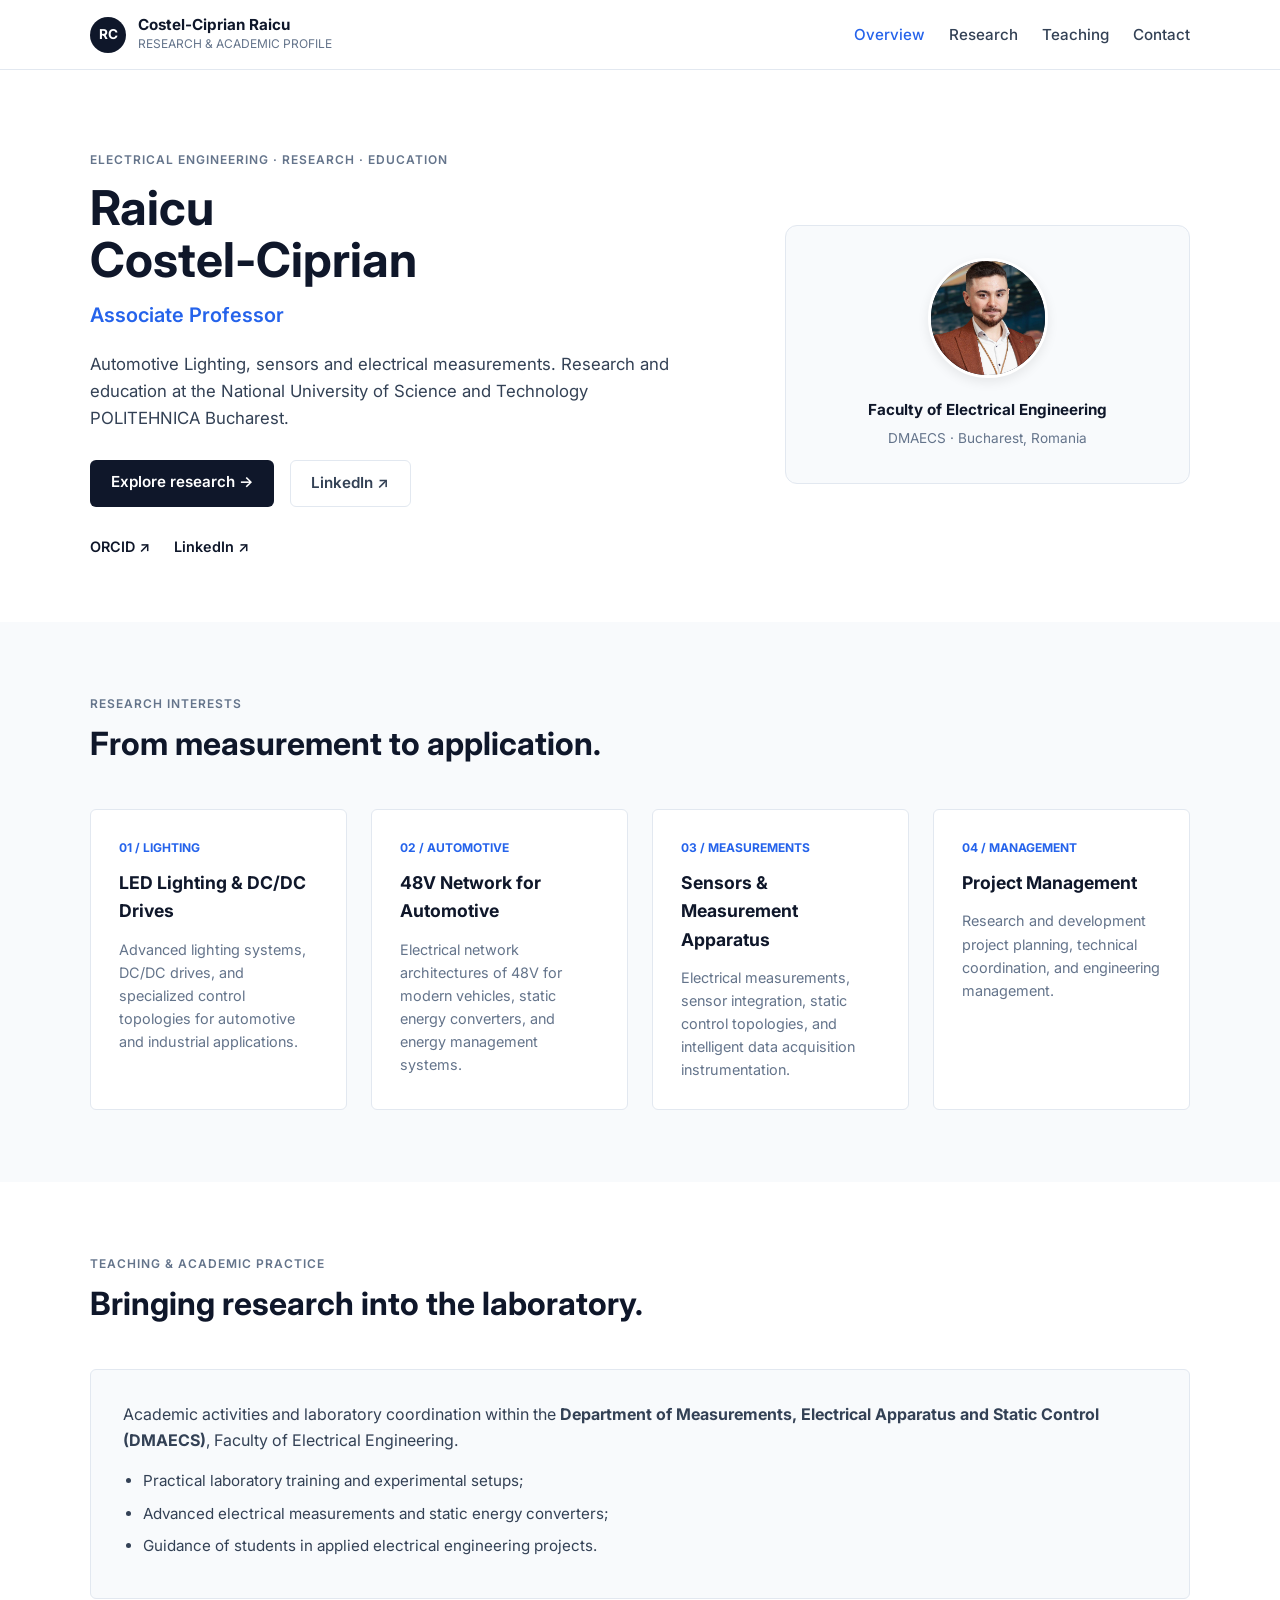
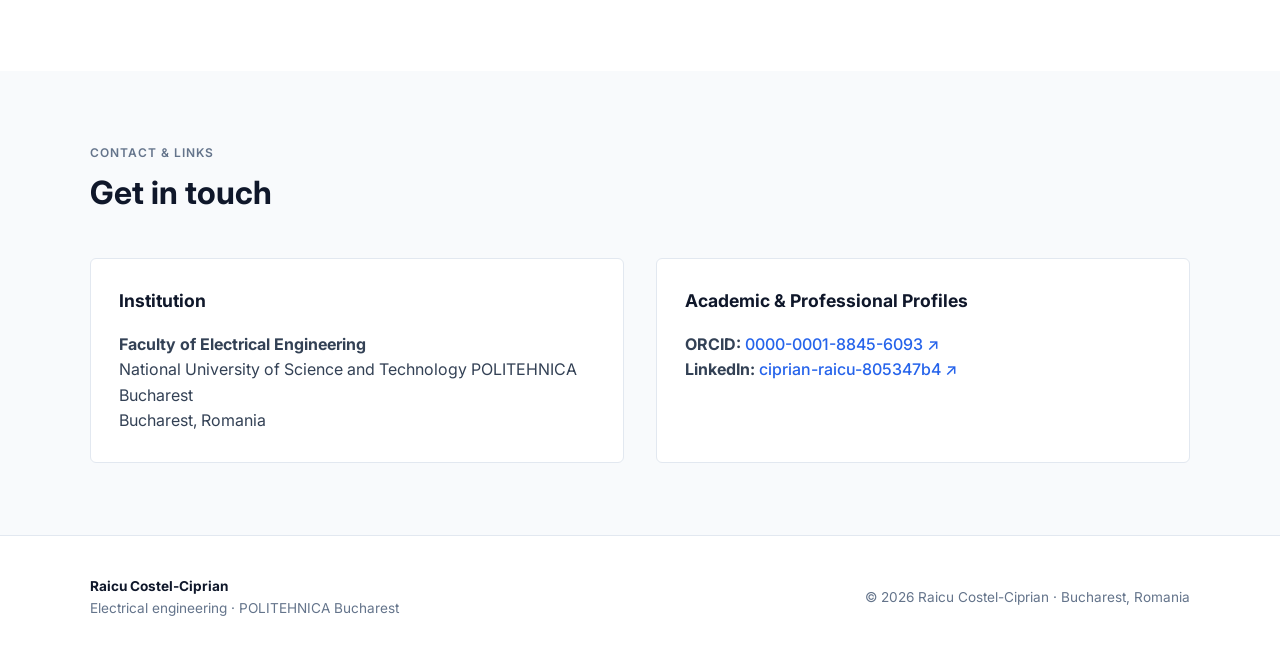
==== index.html @ 92e0eb75 "Update index.html" ====
<!DOCTYPE html>
<html lang="en">
<head>
    <meta charset="UTF-8">
    <meta name="viewport" content="width=device-width, initial-scale=1.0">
    <title>Costel-Ciprian Raicu | Academic & Research Profile</title>
    <meta name="description" content="Academic and research profile of Costel-Ciprian Raicu, National University of Science and Technology POLITEHNICA Bucharest.">
    <link rel="stylesheet" href="style.css">
    <link rel="preconnect" href="https://fonts.googleapis.com">
    <link rel="preconnect" href="https://fonts.gstatic.com" crossorigin>
    <link href="https://fonts.googleapis.com/css2?family=Inter:wght@300;400;500;600;700&display=swap" rel="stylesheet">
</head>
<body>

    <!-- Header & Navigation -->
    <header class="site-header">
        <div class="header-container">
            <a href="index.html" class="brand-logo">
                <span class="logo-avatar">RC</span>
                <span class="logo-text">
                    <strong>Costel-Ciprian Raicu</strong>
                    <small>RESEARCH & ACADEMIC PROFILE</small>
                </span>
            </a>
            <nav class="main-nav" aria-label="Main Navigation">
                <a href="#overview" class="active">Overview</a>
                <a href="#research">Research</a>
                <a href="#teaching">Teaching</a>
                <a href="#contact">Contact</a>
            </nav>
        </div>
    </header>

    <main id="main">

        <!-- Hero Section -->
        <section id="overview" class="hero-section">
            <div class="hero-container">
                <div class="hero-content">
                    <p class="hero-tag">Electrical engineering · Research · Education</p>
                    <h1 class="hero-title">Raicu<br>Costel-Ciprian</h1>
                    <p class="hero-subtitle">Associate Professor</p>
                    <p class="hero-description">
                        Automotive Lighting, sensors and electrical measurements. Research and education at the National University of Science and Technology POLITEHNICA Bucharest.
                    </p>
                    
                    <div class="hero-actions">
                        <a href="#research" class="btn btn-primary">Explore research &rarr;</a>
                        <a href="https://www.linkedin.com/in/ciprian-raicu-805347b4" target="_blank" class="btn btn-outline">LinkedIn ↗</a>
                    </div>

                    <div class="external-links">
                        <a href="https://orcid.org/0000-0001-8845-6093" target="_blank" rel="noopener">ORCID ↗</a>
                        <a href="https://www.linkedin.com/in/ciprian-raicu-805347b4" target="_blank" rel="noopener">LinkedIn ↗</a>
                    </div>
                </div>

                <div class="hero-profile-card">
                    <!-- Placeholder pentru poza ta de profil din LinkedIn sau imagine locală -->
                    <div class="profile-avatar-container">
                        <img src="assets/portrait.jpg" alt="Costel-Ciprian Raicu" onerror="this.style.display='none'; this.nextElementSibling.style.display='flex';">
                        <div class="profile-avatar-fallback" style="display:none;">RC</div>
                    </div>
                    <div class="profile-meta">
                        <strong>Faculty of Electrical Engineering</strong>
                        <span>DMAECS · Bucharest, Romania</span>
                    </div>
                </div>
            </div>
        </section>

        <!-- Research Interests -->
        <section id="research" class="section-padding light-bg">
            <div class="section-container">
                <div class="section-header">
                    <p class="section-tag">Research interests</p>
                    <h2>From measurement to application.</h2>
                </div>

                <div class="cards-grid">
                    <article class="card">
                        <span class="card-num">01 / LIGHTING</span>
                        <h3>LED Lighting &amp; DC/DC Drives</h3>
                        <p>Advanced lighting systems, DC/DC drives, and specialized control topologies for automotive and industrial applications.</p>
                    </article>

                    <article class="card">
                        <span class="card-num">02 / AUTOMOTIVE</span>
                        <h3>48V Network for Automotive</h3>
                        <p>Electrical network architectures of 48V for modern vehicles, static energy converters, and energy management systems.</p>
                    </article>

                    <article class="card">
                        <span class="card-num">03 / MEASUREMENTS</span>
                        <h3>Sensors &amp; Measurement Apparatus</h3>
                        <p>Electrical measurements, sensor integration, static control topologies, and intelligent data acquisition instrumentation.</p>
                    </article>

                    <article class="card">
                        <span class="card-num">04 / MANAGEMENT</span>
                        <h3>Project Management</h3>
                        <p>Research and development project planning, technical coordination, and engineering management.</p>
                    </article>
                </div>
            </div>
        </section>

        <!-- Teaching & Academic Practice -->
        <section id="teaching" class="section-padding">
            <div class="section-container">
                <div class="section-header">
                    <p class="section-tag">Teaching &amp; academic practice</p>
                    <h2>Bringing research into the laboratory.</h2>
                </div>
                <div class="teaching-box">
                    <p>
                        Academic activities and laboratory coordination within the <strong>Department of Measurements, Electrical Apparatus and Static Control (DMAECS)</strong>, Faculty of Electrical Engineering.
                    </p>
                    <ul>
                        <li>Practical laboratory training and experimental setups;</li>
                        <li>Advanced electrical measurements and static energy converters;</li>
                        <li>Guidance of students in applied electrical engineering projects.</li>
                    </ul>
                </div>
            </div>
        </section>

        <!-- Contact & Profiles -->
        <section id="contact" class="section-padding light-bg">
            <div class="section-container">
                <div class="section-header">
                    <p class="section-tag">Contact &amp; Links</p>
                    <h2>Get in touch</h2>
                </div>
                <div class="contact-grid">
                    <div class="contact-card">
                        <h3>Institution</h3>
                        <p><strong>Faculty of Electrical Engineering</strong></p>
                        <p>National University of Science and Technology POLITEHNICA Bucharest</p>
                        <p>Bucharest, Romania</p>
                    </div>
                    <div class="contact-card">
                        <h3>Academic &amp; Professional Profiles</h3>
                        <p><strong>ORCID:</strong> <a href="https://orcid.org/0000-0001-8845-6093" target="_blank" rel="noopener">0000-0001-8845-6093 ↗</a></p>
                        <p><strong>LinkedIn:</strong> <a href="https://www.linkedin.com/in/ciprian-raicu-805347b4" target="_blank" rel="noopener">ciprian-raicu-805347b4 ↗</a></p>
                    </div>
                </div>
            </div>
        </section>

    </main>

    <!-- Footer -->
    <footer class="site-footer">
        <div class="footer-container">
            <div>
                <strong>Raicu Costel-Ciprian</strong><br>
                Electrical engineering · POLITEHNICA Bucharest
            </div>
            <div class="footer-copy">
                &copy; 2026 Raicu Costel-Ciprian · Bucharest, Romania
            </div>
        </div>
    </footer>

</body>
</html>
---- style.css ----
:root {
    --primary: #0f172a;
    --primary-hover: #1e293b;
    --accent: #2563eb;
    --accent-hover: #1d4ed8;
    --text-main: #334155;
    --text-muted: #64748b;
    --bg-light: #f8fafc;
    --bg-white: #ffffff;
    --border-color: #e2e8f0;
    --radius-sm: 6px;
    --radius-md: 12px;
    --font-sans: 'Inter', -apple-system, BlinkMacSystemFont, "Segoe UI", Roboto, sans-serif;
}

* {
    box-sizing: border-box;
    margin: 0;
    padding: 0;
}

html {
    scroll-behavior: smooth;
}

body {
    font-family: var(--font-sans);
    line-height: 1.6;
    color: var(--text-main);
    background-color: var(--bg-white);
}

.site-header {
    position: sticky;
    top: 0;
    background: rgba(255, 255, 255, 0.95);
    backdrop-filter: blur(8px);
    border-bottom: 1px solid var(--border-color);
    z-index: 1000;
    padding: 1rem 2rem;
}

.header-container {
    max-width: 1100px;
    margin: 0 auto;
    display: flex;
    justify-content: space-between;
    align-items: center;
}

.brand-logo {
    display: flex;
    align-items: center;
    gap: 0.75rem;
    text-decoration: none;
    color: var(--primary);
}

.logo-avatar {
    width: 36px;
    height: 36px;
    background-color: var(--primary);
    color: #fff;
    border-radius: 50%;
    display: flex;
    align-items: center;
    justify-content: center;
    font-weight: 700;
    font-size: 0.85rem;
}

.logo-text {
    display: flex;
    flex-direction: column;
}

.logo-text strong {
    font-size: 0.95rem;
    line-height: 1.2;
}

.logo-text small {
    font-size: 0.75rem;
    color: var(--text-muted);
}

.main-nav {
    display: flex;
    gap: 1.5rem;
}

.main-nav a {
    text-decoration: none;
    color: var(--text-main);
    font-weight: 500;
    font-size: 0.95rem;
    transition: color 0.2s;
}

.main-nav a:hover, .main-nav a.active {
    color: var(--accent);
}

.hero-section {
    padding: 5rem 1.5rem 4rem 1.5rem;
}

.hero-container {
    max-width: 1100px;
    margin: 0 auto;
    display: grid;
    grid-template-columns: 1.6fr 1fr;
    gap: 3rem;
    align-items: center;
}

.hero-tag {
    text-transform: uppercase;
    letter-spacing: 1px;
    font-size: 0.75rem;
    font-weight: 600;
    color: var(--text-muted);
    margin-bottom: 0.75rem;
}

.hero-title {
    font-size: 3rem;
    font-weight: 700;
    color: var(--primary);
    line-height: 1.1;
    margin-bottom: 0.75rem;
}

.hero-subtitle {
    font-size: 1.25rem;
    font-weight: 600;
    color: var(--accent);
    margin-bottom: 1.25rem;
}

.hero-description {
    font-size: 1.05rem;
    color: var(--text-main);
    margin-bottom: 1.75rem;
    max-width: 600px;
}

.hero-actions {
    display: flex;
    gap: 1rem;
    margin-bottom: 1.75rem;
}

.btn {
    display: inline-block;
    padding: 0.65rem 1.3rem;
    border-radius: var(--radius-sm);
    font-weight: 600;
    font-size: 0.95rem;
    text-decoration: none;
    transition: all 0.2s ease;
}

.btn-primary {
    background-color: var(--primary);
    color: #ffffff;
}

.btn-primary:hover {
    background-color: var(--primary-hover);
}

.btn-outline {
    border: 1px solid var(--border-color);
    color: var(--text-main);
    background-color: var(--bg-white);
}

.btn-outline:hover {
    background-color: var(--bg-light);
    border-color: #cbd5e1;
}

.external-links {
    display: flex;
    gap: 1.5rem;
}

.external-links a {
    color: var(--primary);
    text-decoration: none;
    font-weight: 600;
    font-size: 0.9rem;
}

.external-links a:hover {
    color: var(--accent);
    text-decoration: underline;
}

/* Profile Photo Container */
.hero-profile-card {
    background: var(--bg-light);
    border: 1px solid var(--border-color);
    border-radius: var(--radius-md);
    padding: 2rem 1.5rem;
    text-align: center;
    display: flex;
    flex-direction: column;
    align-items: center;
}

.profile-avatar-container {
    width: 120px;
    height: 120px;
    border-radius: 50%;
    overflow: hidden;
    margin-bottom: 1.25rem;
    border: 3px solid #ffffff;
    box-shadow: 0 4px 12px rgba(0,0,0,0.08);
    background-color: var(--primary);
}

.profile-avatar-container img {
    width: 100%;
    height: 100%;
    object-fit: cover;
}

.profile-avatar-fallback {
    width: 100%;
    height: 100%;
    display: flex;
    align-items: center;
    justify-content: center;
    color: #fff;
    font-size: 2.5rem;
    font-weight: 700;
}

.profile-meta strong {
    display: block;
    color: var(--primary);
    font-size: 0.95rem;
    margin-bottom: 0.2rem;
}

.profile-meta span {
    color: var(--text-muted);
    font-size: 0.85rem;
}

.section-padding {
    padding: 4.5rem 1.5rem;
}

.light-bg {
    background-color: var(--bg-light);
}

.section-container {
    max-width: 1100px;
    margin: 0 auto;
}

.section-header {
    margin-bottom: 2.5rem;
}

.section-tag {
    text-transform: uppercase;
    font-size: 0.75rem;
    letter-spacing: 1px;
    font-weight: 600;
    color: var(--text-muted);
    margin-bottom: 0.3rem;
}

.section-header h2 {
    font-size: 2rem;
    color: var(--primary);
}

.cards-grid {
    display: grid;
    grid-template-columns: repeat(auto-fit, minmax(240px, 1fr));
    gap: 1.5rem;
}

.card {
    background: var(--bg-white);
    border: 1px solid var(--border-color);
    border-radius: var(--radius-sm);
    padding: 1.75rem;
    transition: transform 0.2s, box-shadow 0.2s;
}

.card:hover {
    transform: translateY(-2px);
    box-shadow: 0 8px 16px rgba(0,0,0,0.04);
}

.card-num {
    font-size: 0.75rem;
    font-weight: 700;
    color: var(--accent);
    display: block;
    margin-bottom: 0.75rem;
}

.card h3 {
    font-size: 1.1rem;
    color: var(--primary);
    margin-bottom: 0.75rem;
}

.card p {
    font-size: 0.9rem;
    color: var(--text-muted);
}

.teaching-box {
    background: var(--bg-light);
    border: 1px solid var(--border-color);
    border-radius: var(--radius-sm);
    padding: 2rem;
}

.teaching-box ul {
    margin-top: 1rem;
    margin-left: 1.25rem;
    color: var(--text-main);
}

.teaching-box li {
    margin-bottom: 0.5rem;
    font-size: 0.95rem;
}

.contact-grid {
    display: grid;
    grid-template-columns: repeat(auto-fit, minmax(300px, 1fr));
    gap: 2rem;
}

.contact-card {
    background: var(--bg-white);
    border: 1px solid var(--border-color);
    border-radius: var(--radius-sm);
    padding: 1.75rem;
}

.contact-card h3 {
    color: var(--primary);
    margin-bottom: 1rem;
    font-size: 1.1rem;
}

.contact-card a {
    color: var(--accent);
    text-decoration: none;
    font-weight: 500;
}

.contact-card a:hover {
    text-decoration: underline;
}

.site-footer {
    border-top: 1px solid var(--border-color);
    padding: 2.5rem 1.5rem;
    background-color: var(--bg-white);
    font-size: 0.85rem;
    color: var(--text-muted);
}

.footer-container {
    max-width: 1100px;
    margin: 0 auto;
    display: flex;
    justify-content: space-between;
    align-items: center;
    flex-wrap: wrap;
    gap: 1rem;
}

.footer-container strong {
    color: var(--primary);
}

@media (max-width: 768px) {
    .hero-container {
        grid-template-columns: 1fr;
    }
    .header-container {
        flex-direction: column;
        gap: 1rem;
    }
    .hero-title {
        font-size: 2.2rem;
    }
    .footer-container {
        flex-direction: column;
        text-align: center;
    }
}
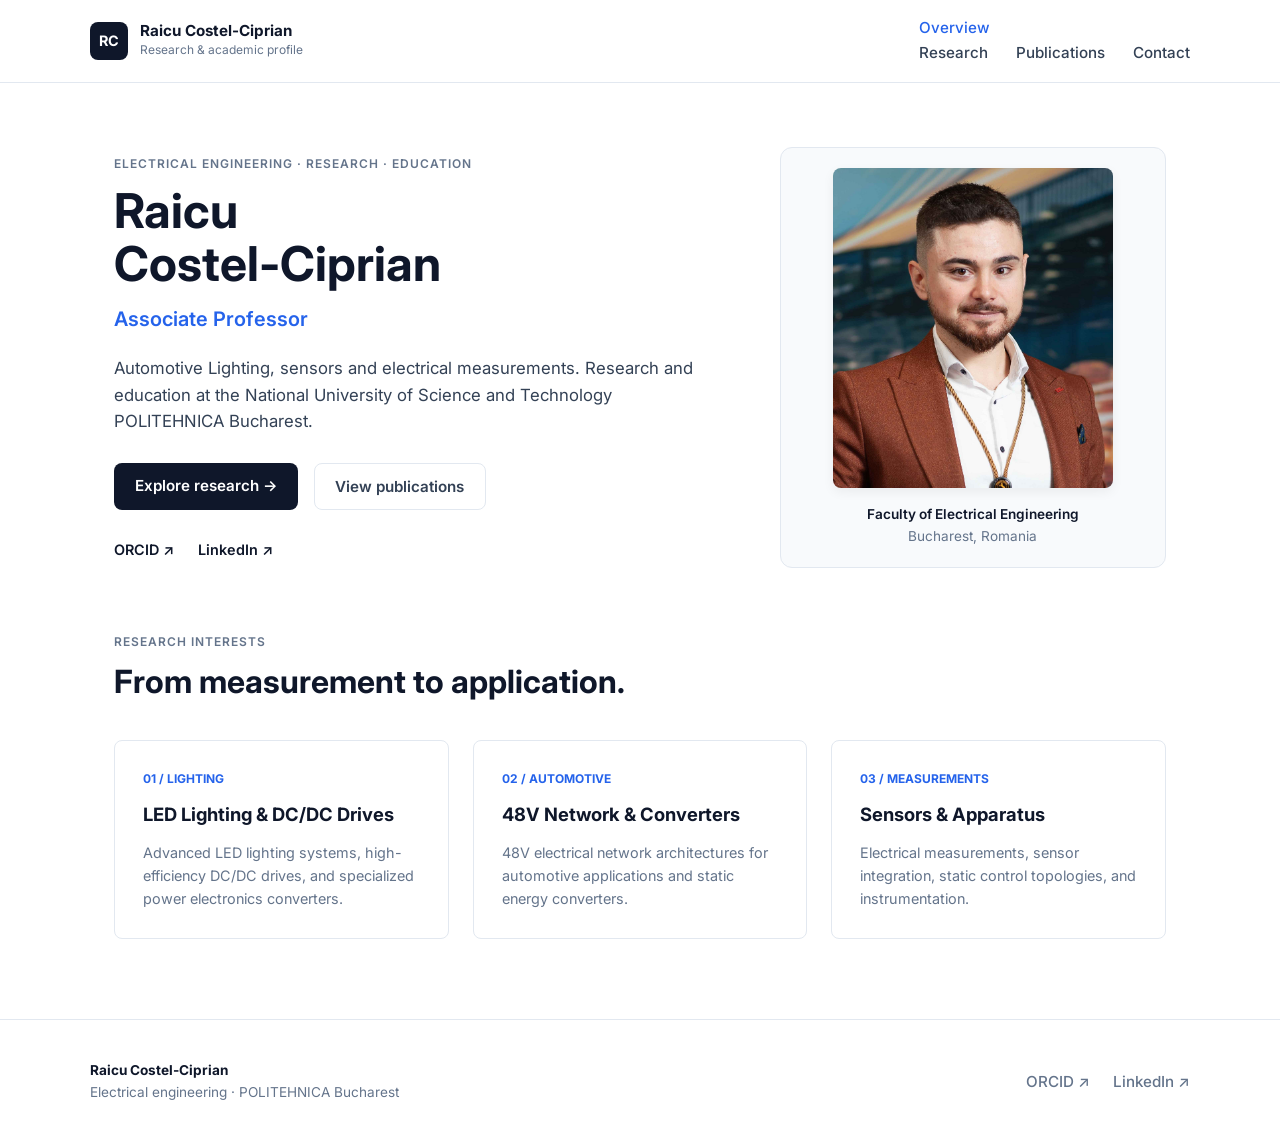
==== commit 0a01f264: "Update index.html" ====
--- a/index.html
+++ b/index.html
@@ -3,8 +3,7 @@
 <head>
     <meta charset="UTF-8">
     <meta name="viewport" content="width=device-width, initial-scale=1.0">
-    <title>Costel-Ciprian Raicu | Academic & Research Profile</title>
-    <meta name="description" content="Academic and research profile of Costel-Ciprian Raicu, National University of Science and Technology POLITEHNICA Bucharest.">
+    <title>Raicu Costel-Ciprian | Academic & Research Profile</title>
     <link rel="stylesheet" href="style.css">
     <link rel="preconnect" href="https://fonts.googleapis.com">
     <link rel="preconnect" href="https://fonts.gstatic.com" crossorigin>
@@ -12,154 +11,89 @@
 </head>
 <body>
 
-    <!-- Header & Navigation -->
-    <header class="site-header">
-        <div class="header-container">
-            <a href="index.html" class="brand-logo">
-                <span class="logo-avatar">RC</span>
-                <span class="logo-text">
-                    <strong>Costel-Ciprian Raicu</strong>
-                    <small>RESEARCH & ACADEMIC PROFILE</small>
-                </span>
+    <header>
+        <div>
+            <a href="index.html">
+                <div class="logo-avatar">RC</div>
+                <div class="logo-text">
+                    <strong>Raicu Costel-Ciprian</strong>
+                    <small>Research &amp; academic profile</small>
+                </div>
             </a>
-            <nav class="main-nav" aria-label="Main Navigation">
-                <a href="#overview" class="active">Overview</a>
-                <a href="#research">Research</a>
-                <a href="#teaching">Teaching</a>
-                <a href="#contact">Contact</a>
+            <nav aria-label="Main navigation">
+                <a aria-current="page" href="index.html">Overview</a>
+                <a href="research.html">Research</a>
+                <a href="publications.html">Publications</a>
+                <a href="contact.html">Contact</a>
             </nav>
         </div>
     </header>
 
-    <main id="main">
-
-        <!-- Hero Section -->
-        <section id="overview" class="hero-section">
-            <div class="hero-container">
-                <div class="hero-content">
-                    <p class="hero-tag">Electrical engineering · Research · Education</p>
-                    <h1 class="hero-title">Raicu<br>Costel-Ciprian</h1>
-                    <p class="hero-subtitle">Associate Professor</p>
-                    <p class="hero-description">
-                        Automotive Lighting, sensors and electrical measurements. Research and education at the National University of Science and Technology POLITEHNICA Bucharest.
-                    </p>
-                    
-                    <div class="hero-actions">
-                        <a href="#research" class="btn btn-primary">Explore research &rarr;</a>
-                        <a href="https://www.linkedin.com/in/ciprian-raicu-805347b4" target="_blank" class="btn btn-outline">LinkedIn ↗</a>
-                    </div>
-
-                    <div class="external-links">
-                        <a href="https://orcid.org/0000-0001-8845-6093" target="_blank" rel="noopener">ORCID ↗</a>
-                        <a href="https://www.linkedin.com/in/ciprian-raicu-805347b4" target="_blank" rel="noopener">LinkedIn ↗</a>
-                    </div>
+    <main>
+        <section class="hero">
+            <div>
+                <p class="hero-tag">Electrical engineering · Research · Education</p>
+                <h1>Raicu<br>Costel-Ciprian</h1>
+                <p class="hero-subtitle">Associate Professor</p>
+                <p class="hero-desc">
+                    Automotive Lighting, sensors and electrical measurements. Research and education at the National University of Science and Technology POLITEHNICA Bucharest.
+                </p>
+                <div class="btn-group">
+                    <a href="research.html" class="btn btn-primary">Explore research →</a>
+                    <a href="publications.html" class="btn btn-secondary">View publications</a>
                 </div>
-
-                <div class="hero-profile-card">
-                    <!-- Placeholder pentru poza ta de profil din LinkedIn sau imagine locală -->
-                    <div class="profile-avatar-container">
-                        <img src="assets/portrait.jpg" alt="Costel-Ciprian Raicu" onerror="this.style.display='none'; this.nextElementSibling.style.display='flex';">
-                        <div class="profile-avatar-fallback" style="display:none;">RC</div>
-                    </div>
-                    <div class="profile-meta">
-                        <strong>Faculty of Electrical Engineering</strong>
-                        <span>DMAECS · Bucharest, Romania</span>
-                    </div>
+                <div class="external-links">
+                    <a href="https://orcid.org/0000-0001-8845-6093" target="_blank" rel="noopener">ORCID ↗</a>
+                    <a href="https://www.linkedin.com/in/ciprian-raicu-805347b4" target="_blank" rel="noopener">LinkedIn ↗</a>
                 </div>
+            </div>
+            <div>
+                <figure>
+                    <!-- Pune fotografia ta in folderul assets sub numele portrait.jpg -->
+                    <img src="assets/portrait.jpg" alt="Raicu Costel-Ciprian" onerror="this.style.display='none'">
+                    <figcaption>
+                        <span>Faculty of Electrical Engineering</span>
+                        <span>Bucharest, Romania</span>
+                    </figcaption>
+                </figure>
             </div>
         </section>
 
-        <!-- Research Interests -->
-        <section id="research" class="section-padding light-bg">
-            <div class="section-container">
-                <div class="section-header">
-                    <p class="section-tag">Research interests</p>
-                    <h2>From measurement to application.</h2>
-                </div>
-
-                <div class="cards-grid">
-                    <article class="card">
-                        <span class="card-num">01 / LIGHTING</span>
-                        <h3>LED Lighting &amp; DC/DC Drives</h3>
-                        <p>Advanced lighting systems, DC/DC drives, and specialized control topologies for automotive and industrial applications.</p>
-                    </article>
-
-                    <article class="card">
-                        <span class="card-num">02 / AUTOMOTIVE</span>
-                        <h3>48V Network for Automotive</h3>
-                        <p>Electrical network architectures of 48V for modern vehicles, static energy converters, and energy management systems.</p>
-                    </article>
-
-                    <article class="card">
-                        <span class="card-num">03 / MEASUREMENTS</span>
-                        <h3>Sensors &amp; Measurement Apparatus</h3>
-                        <p>Electrical measurements, sensor integration, static control topologies, and intelligent data acquisition instrumentation.</p>
-                    </article>
-
-                    <article class="card">
-                        <span class="card-num">04 / MANAGEMENT</span>
-                        <h3>Project Management</h3>
-                        <p>Research and development project planning, technical coordination, and engineering management.</p>
-                    </article>
-                </div>
+        <section class="section">
+            <div>
+                <p class="section-tag">Research interests</p>
+                <h2 class="section-title">From measurement to application.</h2>
+            </div>
+            <div class="grid-3">
+                <article class="card">
+                    <span>01 / LIGHTING</span>
+                    <h3>LED Lighting &amp; DC/DC Drives</h3>
+                    <p>Advanced LED lighting systems, high-efficiency DC/DC drives, and specialized power electronics converters.</p>
+                </article>
+                <article class="card">
+                    <span>02 / AUTOMOTIVE</span>
+                    <h3>48V Network &amp; Converters</h3>
+                    <p>48V electrical network architectures for automotive applications and static energy converters.</p>
+                </article>
+                <article class="card">
+                    <span>03 / MEASUREMENTS</span>
+                    <h3>Sensors &amp; Apparatus</h3>
+                    <p>Electrical measurements, sensor integration, static control topologies, and instrumentation.</p>
+                </article>
             </div>
         </section>
-
-        <!-- Teaching & Academic Practice -->
-        <section id="teaching" class="section-padding">
-            <div class="section-container">
-                <div class="section-header">
-                    <p class="section-tag">Teaching &amp; academic practice</p>
-                    <h2>Bringing research into the laboratory.</h2>
-                </div>
-                <div class="teaching-box">
-                    <p>
-                        Academic activities and laboratory coordination within the <strong>Department of Measurements, Electrical Apparatus and Static Control (DMAECS)</strong>, Faculty of Electrical Engineering.
-                    </p>
-                    <ul>
-                        <li>Practical laboratory training and experimental setups;</li>
-                        <li>Advanced electrical measurements and static energy converters;</li>
-                        <li>Guidance of students in applied electrical engineering projects.</li>
-                    </ul>
-                </div>
-            </div>
-        </section>
-
-        <!-- Contact & Profiles -->
-        <section id="contact" class="section-padding light-bg">
-            <div class="section-container">
-                <div class="section-header">
-                    <p class="section-tag">Contact &amp; Links</p>
-                    <h2>Get in touch</h2>
-                </div>
-                <div class="contact-grid">
-                    <div class="contact-card">
-                        <h3>Institution</h3>
-                        <p><strong>Faculty of Electrical Engineering</strong></p>
-                        <p>National University of Science and Technology POLITEHNICA Bucharest</p>
-                        <p>Bucharest, Romania</p>
-                    </div>
-                    <div class="contact-card">
-                        <h3>Academic &amp; Professional Profiles</h3>
-                        <p><strong>ORCID:</strong> <a href="https://orcid.org/0000-0001-8845-6093" target="_blank" rel="noopener">0000-0001-8845-6093 ↗</a></p>
-                        <p><strong>LinkedIn:</strong> <a href="https://www.linkedin.com/in/ciprian-raicu-805347b4" target="_blank" rel="noopener">ciprian-raicu-805347b4 ↗</a></p>
-                    </div>
-                </div>
-            </div>
-        </section>
-
     </main>
 
-    <!-- Footer -->
-    <footer class="site-footer">
-        <div class="footer-container">
+    <footer>
+        <div>
             <div>
                 <strong>Raicu Costel-Ciprian</strong><br>
                 Electrical engineering · POLITEHNICA Bucharest
             </div>
-            <div class="footer-copy">
-                &copy; 2026 Raicu Costel-Ciprian · Bucharest, Romania
-            </div>
+            <nav>
+                <a href="https://orcid.org/0000-0001-8845-6093" target="_blank">ORCID ↗</a>
+                <a href="https://www.linkedin.com/in/ciprian-raicu-805347b4" target="_blank">LinkedIn ↗</a>
+            </nav>
         </div>
     </footer>
 
--- a/style.css
+++ b/style.css
@@ -8,7 +8,7 @@
     --bg-light: #f8fafc;
     --bg-white: #ffffff;
     --border-color: #e2e8f0;
-    --radius-sm: 6px;
+    --radius-sm: 8px;
     --radius-md: 12px;
     --font-sans: 'Inter', -apple-system, BlinkMacSystemFont, "Segoe UI", Roboto, sans-serif;
 }
@@ -30,17 +30,18 @@
     background-color: var(--bg-white);
 }
 
-.site-header {
+/* Header & Navigatie */
+header {
+    border-bottom: 1px solid var(--border-color);
+    padding: 1rem 2rem;
+    background: rgba(255, 255, 255, 0.95);
+    backdrop-filter: blur(8px);
     position: sticky;
     top: 0;
-    background: rgba(255, 255, 255, 0.95);
-    backdrop-filter: blur(8px);
-    border-bottom: 1px solid var(--border-color);
     z-index: 1000;
-    padding: 1rem 2rem;
-}
-
-.header-container {
+}
+
+header > div {
     max-width: 1100px;
     margin: 0 auto;
     display: flex;
@@ -48,7 +49,7 @@
     align-items: center;
 }
 
-.brand-logo {
+header a:first-child {
     display: flex;
     align-items: center;
     gap: 0.75rem;
@@ -56,17 +57,18 @@
     color: var(--primary);
 }
 
+/* Logo patrat cu colturi rotunjite (exact ca in exemplu) */
 .logo-avatar {
-    width: 36px;
-    height: 36px;
+    width: 38px;
+    height: 38px;
     background-color: var(--primary);
     color: #fff;
-    border-radius: 50%;
+    border-radius: 8px;
     display: flex;
     align-items: center;
     justify-content: center;
     font-weight: 700;
-    font-size: 0.85rem;
+    font-size: 0.9rem;
 }
 
 .logo-text {
@@ -77,6 +79,7 @@
 .logo-text strong {
     font-size: 0.95rem;
     line-height: 1.2;
+    color: var(--primary);
 }
 
 .logo-text small {
@@ -84,12 +87,8 @@
     color: var(--text-muted);
 }
 
-.main-nav {
-    display: flex;
-    gap: 1.5rem;
-}
-
-.main-nav a {
+nav a {
+    margin-left: 1.5rem;
     text-decoration: none;
     color: var(--text-main);
     font-weight: 500;
@@ -97,17 +96,15 @@
     transition: color 0.2s;
 }
 
-.main-nav a:hover, .main-nav a.active {
-    color: var(--accent);
-}
-
-.hero-section {
-    padding: 5rem 1.5rem 4rem 1.5rem;
-}
-
-.hero-container {
+nav a:hover, nav a[aria-current="page"] {
+    color: var(--accent);
+}
+
+/* Hero Section */
+.hero {
     max-width: 1100px;
-    margin: 0 auto;
+    margin: 4rem auto;
+    padding: 0 1.5rem;
     display: grid;
     grid-template-columns: 1.6fr 1fr;
     gap: 3rem;
@@ -123,7 +120,7 @@
     margin-bottom: 0.75rem;
 }
 
-.hero-title {
+h1 {
     font-size: 3rem;
     font-weight: 700;
     color: var(--primary);
@@ -138,14 +135,14 @@
     margin-bottom: 1.25rem;
 }
 
-.hero-description {
+.hero-desc {
     font-size: 1.05rem;
     color: var(--text-main);
     margin-bottom: 1.75rem;
     max-width: 600px;
 }
 
-.hero-actions {
+.btn-group {
     display: flex;
     gap: 1rem;
     margin-bottom: 1.75rem;
@@ -170,13 +167,13 @@
     background-color: var(--primary-hover);
 }
 
-.btn-outline {
+.btn-secondary {
     border: 1px solid var(--border-color);
     color: var(--text-main);
     background-color: var(--bg-white);
 }
 
-.btn-outline:hover {
+.btn-secondary:hover {
     background-color: var(--bg-light);
     border-color: #cbd5e1;
 }
@@ -198,73 +195,52 @@
     text-decoration: underline;
 }
 
-/* Profile Photo Container */
-.hero-profile-card {
+/* Poza de profil dreptunghiulara/verticala (exact ca in exemplu) */
+figure {
     background: var(--bg-light);
     border: 1px solid var(--border-color);
     border-radius: var(--radius-md);
-    padding: 2rem 1.5rem;
+    padding: 1.25rem;
     text-align: center;
-    display: flex;
-    flex-direction: column;
-    align-items: center;
-}
-
-.profile-avatar-container {
-    width: 120px;
-    height: 120px;
-    border-radius: 50%;
-    overflow: hidden;
-    margin-bottom: 1.25rem;
-    border: 3px solid #ffffff;
-    box-shadow: 0 4px 12px rgba(0,0,0,0.08);
-    background-color: var(--primary);
-}
-
-.profile-avatar-container img {
+    margin: 0;
+}
+
+figure img {
     width: 100%;
-    height: 100%;
+    max-width: 280px;
+    height: 320px;
     object-fit: cover;
-}
-
-.profile-avatar-fallback {
-    width: 100%;
-    height: 100%;
-    display: flex;
-    align-items: center;
-    justify-content: center;
-    color: #fff;
-    font-size: 2.5rem;
-    font-weight: 700;
-}
-
-.profile-meta strong {
+    border-radius: 8px;
     display: block;
-    color: var(--primary);
-    font-size: 0.95rem;
-    margin-bottom: 0.2rem;
-}
-
-.profile-meta span {
-    color: var(--text-muted);
+    margin: 0 auto 1rem auto;
+    box-shadow: 0 4px 12px rgba(0,0,0,0.06);
+}
+
+figcaption {
     font-size: 0.85rem;
-}
-
-.section-padding {
-    padding: 4.5rem 1.5rem;
-}
-
-.light-bg {
-    background-color: var(--bg-light);
-}
-
-.section-container {
+    color: var(--text-muted);
+}
+
+figcaption span {
+    display: block;
+}
+
+figcaption span:first-child {
+    font-weight: 600;
+    color: var(--primary);
+}
+
+/* Sectiuni si Carduri */
+.section {
     max-width: 1100px;
-    margin: 0 auto;
-}
-
-.section-header {
-    margin-bottom: 2.5rem;
+    margin: 4rem auto;
+    padding: 0 1.5rem;
+}
+
+.section-title {
+    font-size: 2rem;
+    color: var(--primary);
+    margin-bottom: 0.5rem;
 }
 
 .section-tag {
@@ -276,22 +252,18 @@
     margin-bottom: 0.3rem;
 }
 
-.section-header h2 {
-    font-size: 2rem;
-    color: var(--primary);
-}
-
-.cards-grid {
+.grid-3 {
     display: grid;
-    grid-template-columns: repeat(auto-fit, minmax(240px, 1fr));
+    grid-template-columns: repeat(auto-fit, minmax(300px, 1fr));
     gap: 1.5rem;
+    margin-top: 2rem;
 }
 
 .card {
+    border: 1px solid var(--border-color);
+    padding: 1.75rem;
+    border-radius: var(--radius-sm);
     background: var(--bg-white);
-    border: 1px solid var(--border-color);
-    border-radius: var(--radius-sm);
-    padding: 1.75rem;
     transition: transform 0.2s, box-shadow 0.2s;
 }
 
@@ -300,7 +272,7 @@
     box-shadow: 0 8px 16px rgba(0,0,0,0.04);
 }
 
-.card-num {
+.card span {
     font-size: 0.75rem;
     font-weight: 700;
     color: var(--accent);
@@ -309,8 +281,9 @@
 }
 
 .card h3 {
-    font-size: 1.1rem;
-    color: var(--primary);
+    margin-top: 0;
+    color: var(--primary);
+    font-size: 1.15rem;
     margin-bottom: 0.75rem;
 }
 
@@ -319,62 +292,17 @@
     color: var(--text-muted);
 }
 
-.teaching-box {
-    background: var(--bg-light);
-    border: 1px solid var(--border-color);
-    border-radius: var(--radius-sm);
-    padding: 2rem;
-}
-
-.teaching-box ul {
-    margin-top: 1rem;
-    margin-left: 1.25rem;
-    color: var(--text-main);
-}
-
-.teaching-box li {
-    margin-bottom: 0.5rem;
-    font-size: 0.95rem;
-}
-
-.contact-grid {
-    display: grid;
-    grid-template-columns: repeat(auto-fit, minmax(300px, 1fr));
-    gap: 2rem;
-}
-
-.contact-card {
-    background: var(--bg-white);
-    border: 1px solid var(--border-color);
-    border-radius: var(--radius-sm);
-    padding: 1.75rem;
-}
-
-.contact-card h3 {
-    color: var(--primary);
-    margin-bottom: 1rem;
-    font-size: 1.1rem;
-}
-
-.contact-card a {
-    color: var(--accent);
-    text-decoration: none;
-    font-weight: 500;
-}
-
-.contact-card a:hover {
-    text-decoration: underline;
-}
-
-.site-footer {
+/* Footer */
+footer {
     border-top: 1px solid var(--border-color);
     padding: 2.5rem 1.5rem;
-    background-color: var(--bg-white);
+    margin-top: 5rem;
     font-size: 0.85rem;
     color: var(--text-muted);
-}
-
-.footer-container {
+    background: var(--bg-white);
+}
+
+footer > div {
     max-width: 1100px;
     margin: 0 auto;
     display: flex;
@@ -384,22 +312,32 @@
     gap: 1rem;
 }
 
-.footer-container strong {
-    color: var(--primary);
+footer strong {
+    color: var(--primary);
+}
+
+footer nav a {
+    margin-left: 1.2rem;
+    color: var(--text-muted);
+    text-decoration: none;
+}
+
+footer nav a:hover {
+    color: var(--accent);
 }
 
 @media (max-width: 768px) {
-    .hero-container {
+    .hero {
         grid-template-columns: 1fr;
     }
-    .header-container {
+    header > div {
         flex-direction: column;
         gap: 1rem;
     }
-    .hero-title {
+    h1 {
         font-size: 2.2rem;
     }
-    .footer-container {
+    footer > div {
         flex-direction: column;
         text-align: center;
     }
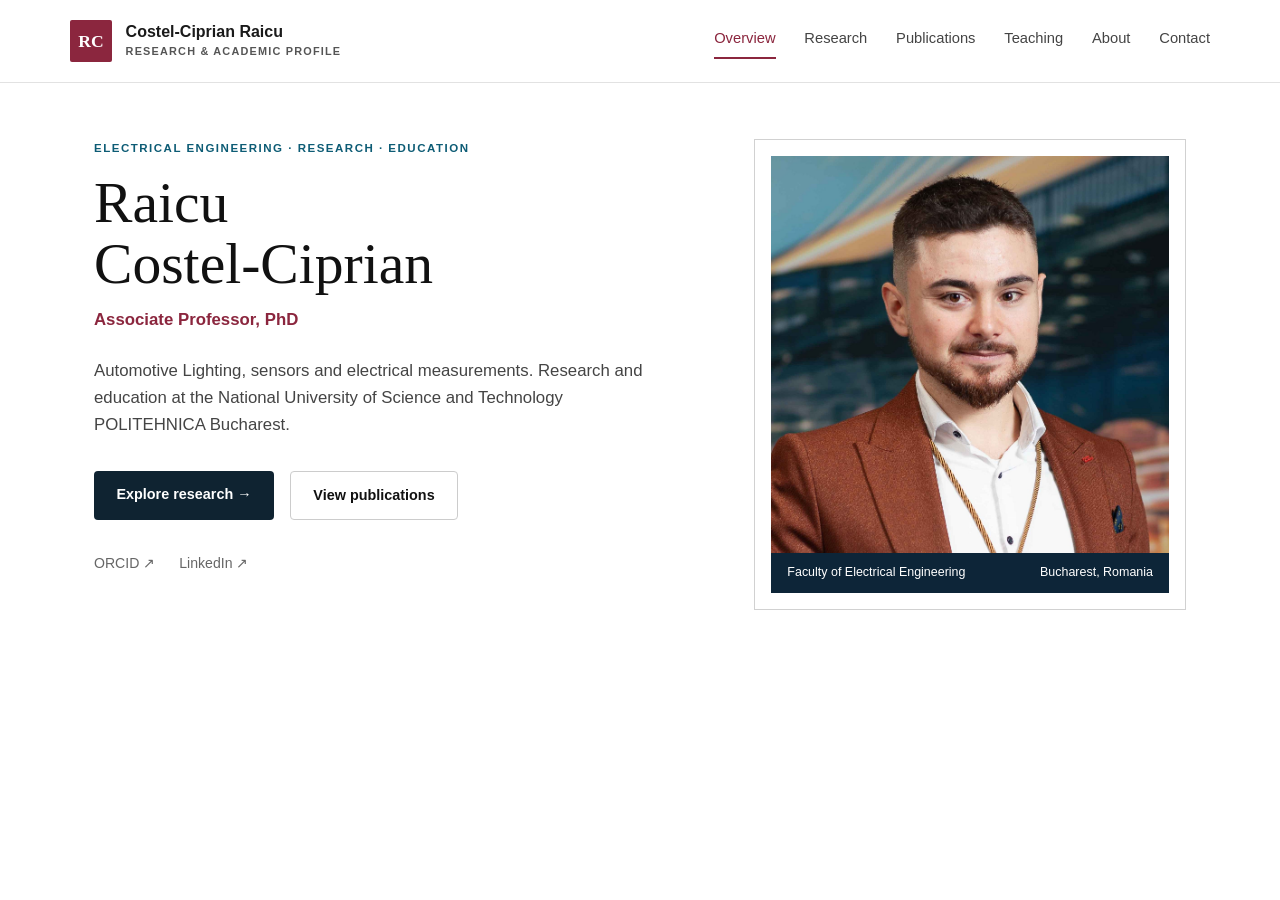
==== commit ea94c3b3: "Update index.html" ====
--- a/index.html
+++ b/index.html
@@ -3,20 +3,17 @@
 <head>
     <meta charset="UTF-8">
     <meta name="viewport" content="width=device-width, initial-scale=1.0">
-    <title>Raicu Costel-Ciprian | Academic & Research Profile</title>
+    <title>Costel-Ciprian Raicu | Academic & Research Profile</title>
     <link rel="stylesheet" href="style.css">
-    <link rel="preconnect" href="https://fonts.googleapis.com">
-    <link rel="preconnect" href="https://fonts.gstatic.com" crossorigin>
-    <link href="https://fonts.googleapis.com/css2?family=Inter:wght@300;400;500;600;700&display=swap" rel="stylesheet">
 </head>
 <body>
 
     <header>
-        <div>
-            <a href="index.html">
-                <div class="logo-avatar">RC</div>
-                <div class="logo-text">
-                    <strong>Raicu Costel-Ciprian</strong>
+        <div class="header-inner">
+            <a href="index.html" class="brand-link">
+                <div class="brand-badge">RC</div>
+                <div class="brand-info">
+                    <strong>Costel-Ciprian Raicu</strong>
                     <small>Research &amp; academic profile</small>
                 </div>
             </a>
@@ -24,78 +21,45 @@
                 <a aria-current="page" href="index.html">Overview</a>
                 <a href="research.html">Research</a>
                 <a href="publications.html">Publications</a>
+                <a href="teaching.html">Teaching</a>
+                <a href="about.html">About</a>
                 <a href="contact.html">Contact</a>
             </nav>
         </div>
     </header>
 
     <main>
-        <section class="hero">
-            <div>
+        <section class="hero-section">
+            <div class="hero-content">
                 <p class="hero-tag">Electrical engineering · Research · Education</p>
-                <h1>Raicu<br>Costel-Ciprian</h1>
-                <p class="hero-subtitle">Associate Professor</p>
-                <p class="hero-desc">
+                <h1 class="hero-title">Raicu<br>Costel-Ciprian</h1>
+                <p class="hero-subtitle">Associate Professor, PhD</p>
+                <p class="hero-description">
                     Automotive Lighting, sensors and electrical measurements. Research and education at the National University of Science and Technology POLITEHNICA Bucharest.
                 </p>
-                <div class="btn-group">
-                    <a href="research.html" class="btn btn-primary">Explore research →</a>
-                    <a href="publications.html" class="btn btn-secondary">View publications</a>
+                <div class="hero-actions">
+                    <a href="research.html" class="btn-primary">Explore research →</a>
+                    <a href="publications.html" class="btn-secondary">View publications</a>
                 </div>
                 <div class="external-links">
                     <a href="https://orcid.org/0000-0001-8845-6093" target="_blank" rel="noopener">ORCID ↗</a>
                     <a href="https://www.linkedin.com/in/ciprian-raicu-805347b4" target="_blank" rel="noopener">LinkedIn ↗</a>
                 </div>
             </div>
+
             <div>
-                <figure>
-                    <!-- Pune fotografia ta in folderul assets sub numele portrait.jpg -->
-                    <img src="assets/portrait.jpg" alt="Raicu Costel-Ciprian" onerror="this.style.display='none'">
-                    <figcaption>
-                        <span>Faculty of Electrical Engineering</span>
-                        <span>Bucharest, Romania</span>
-                    </figcaption>
-                </figure>
-            </div>
-        </section>
-
-        <section class="section">
-            <div>
-                <p class="section-tag">Research interests</p>
-                <h2 class="section-title">From measurement to application.</h2>
-            </div>
-            <div class="grid-3">
-                <article class="card">
-                    <span>01 / LIGHTING</span>
-                    <h3>LED Lighting &amp; DC/DC Drives</h3>
-                    <p>Advanced LED lighting systems, high-efficiency DC/DC drives, and specialized power electronics converters.</p>
-                </article>
-                <article class="card">
-                    <span>02 / AUTOMOTIVE</span>
-                    <h3>48V Network &amp; Converters</h3>
-                    <p>48V electrical network architectures for automotive applications and static energy converters.</p>
-                </article>
-                <article class="card">
-                    <span>03 / MEASUREMENTS</span>
-                    <h3>Sensors &amp; Apparatus</h3>
-                    <p>Electrical measurements, sensor integration, static control topologies, and instrumentation.</p>
-                </article>
+                <div class="profile-card-frame">
+                    <div class="profile-card-inner">
+                        <img src="assets/portrait.jpg" alt="Raicu Costel-Ciprian">
+                        <div class="profile-card-overlay">
+                            <span>Faculty of Electrical Engineering</span>
+                            <span>Bucharest, Romania</span>
+                        </div>
+                    </div>
+                </div>
             </div>
         </section>
     </main>
 
-    <footer>
-        <div>
-            <div>
-                <strong>Raicu Costel-Ciprian</strong><br>
-                Electrical engineering · POLITEHNICA Bucharest
-            </div>
-            <nav>
-                <a href="https://orcid.org/0000-0001-8845-6093" target="_blank">ORCID ↗</a>
-                <a href="https://www.linkedin.com/in/ciprian-raicu-805347b4" target="_blank">LinkedIn ↗</a>
-            </nav>
-        </div>
-    </footer>
-
 </body>
 </html>
--- a/style.css
+++ b/style.css
@@ -1,16 +1,9 @@
 :root {
-    --primary: #0f172a;
-    --primary-hover: #1e293b;
-    --accent: #2563eb;
-    --accent-hover: #1d4ed8;
-    --text-main: #334155;
-    --text-muted: #64748b;
-    --bg-light: #f8fafc;
-    --bg-white: #ffffff;
-    --border-color: #e2e8f0;
-    --radius-sm: 8px;
-    --radius-md: 12px;
-    --font-sans: 'Inter', -apple-system, BlinkMacSystemFont, "Segoe UI", Roboto, sans-serif;
+    --brand-color: #8b263e; /* Culoarea roșu bordo originală */
+    --text-dark: #1a1a1a;
+    --text-muted: #555555;
+    --border-color: #e2e2e2;
+    --bg-light: #f9f9f9;
 }
 
 * {
@@ -19,326 +12,234 @@
     padding: 0;
 }
 
-html {
-    scroll-behavior: smooth;
-}
-
 body {
-    font-family: var(--font-sans);
+    font-family: -apple-system, BlinkMacSystemFont, "Segoe UI", Roboto, Helvetica, Arial, sans-serif;
+    color: var(--text-dark);
+    background-color: #ffffff;
     line-height: 1.6;
-    color: var(--text-main);
-    background-color: var(--bg-white);
-}
-
-/* Header & Navigatie */
+}
+
+/* Header */
 header {
     border-bottom: 1px solid var(--border-color);
-    padding: 1rem 2rem;
-    background: rgba(255, 255, 255, 0.95);
-    backdrop-filter: blur(8px);
+    background: #ffffff;
+    padding: 1.25rem 2rem;
     position: sticky;
     top: 0;
     z-index: 1000;
 }
 
-header > div {
-    max-width: 1100px;
+.header-inner {
+    max-width: 1140px;
     margin: 0 auto;
     display: flex;
     justify-content: space-between;
     align-items: center;
 }
 
-header a:first-child {
+/* Brand Logo Stânga Sus */
+.brand-link {
     display: flex;
     align-items: center;
-    gap: 0.75rem;
-    text-decoration: none;
-    color: var(--primary);
-}
-
-/* Logo patrat cu colturi rotunjite (exact ca in exemplu) */
-.logo-avatar {
-    width: 38px;
-    height: 38px;
-    background-color: var(--primary);
-    color: #fff;
-    border-radius: 8px;
+    gap: 0.85rem;
+    text-decoration: none;
+    color: var(--text-dark);
+}
+
+.brand-badge {
+    width: 42px;
+    height: 42px;
+    background-color: var(--brand-color);
+    color: #ffffff;
+    font-family: "Georgia", "Times New Roman", serif;
+    font-weight: 700;
+    font-size: 1.1rem;
     display: flex;
     align-items: center;
     justify-content: center;
-    font-weight: 700;
-    font-size: 0.9rem;
-}
-
-.logo-text {
+    border-radius: 2px;
+}
+
+.brand-info {
     display: flex;
     flex-direction: column;
 }
 
-.logo-text strong {
-    font-size: 0.95rem;
+.brand-info strong {
+    font-size: 1rem;
+    font-weight: 700;
     line-height: 1.2;
-    color: var(--primary);
-}
-
-.logo-text small {
-    font-size: 0.75rem;
+    color: var(--text-dark);
+}
+
+.brand-info small {
+    font-size: 0.68rem;
+    text-transform: uppercase;
+    letter-spacing: 1.2px;
     color: var(--text-muted);
+    font-weight: 600;
+    margin-top: 2px;
+}
+
+/* Navigare Dreapta Sus */
+nav {
+    display: flex;
+    gap: 1.8rem;
 }
 
 nav a {
-    margin-left: 1.5rem;
-    text-decoration: none;
-    color: var(--text-main);
+    text-decoration: none;
+    color: #444444;
+    font-size: 0.92rem;
     font-weight: 500;
-    font-size: 0.95rem;
-    transition: color 0.2s;
+    padding-bottom: 0.25rem;
+    position: relative;
+    transition: color 0.2s ease;
 }
 
 nav a:hover, nav a[aria-current="page"] {
-    color: var(--accent);
-}
-
-/* Hero Section */
-.hero {
-    max-width: 1100px;
-    margin: 4rem auto;
+    color: var(--brand-color);
+}
+
+nav a[aria-current="page"]::after {
+    content: "";
+    position: absolute;
+    bottom: -4px;
+    left: 0;
+    width: 100%;
+    height: 2px;
+    background-color: var(--brand-color);
+}
+
+/* Main Hero Section */
+.hero-section {
+    max-width: 1140px;
+    margin: 3.5rem auto;
     padding: 0 1.5rem;
     display: grid;
-    grid-template-columns: 1.6fr 1fr;
-    gap: 3rem;
-    align-items: center;
+    grid-template-columns: 1.4fr 1fr;
+    gap: 3.5rem;
+    align-items: start;
 }
 
 .hero-tag {
     text-transform: uppercase;
-    letter-spacing: 1px;
-    font-size: 0.75rem;
-    font-weight: 600;
-    color: var(--text-muted);
-    margin-bottom: 0.75rem;
-}
-
-h1 {
-    font-size: 3rem;
-    font-weight: 700;
-    color: var(--primary);
-    line-height: 1.1;
-    margin-bottom: 0.75rem;
+    font-size: 0.72rem;
+    letter-spacing: 1.5px;
+    font-weight: 700;
+    color: #0d5c75; /* Albastru petrol ca în original */
+    margin-bottom: 1rem;
+}
+
+/* Title Serif Font */
+.hero-title {
+    font-family: "Georgia", "Times New Roman", serif;
+    font-size: 3.6rem;
+    line-height: 1.05;
+    font-weight: 400;
+    color: #111111;
+    margin-bottom: 0.8rem;
 }
 
 .hero-subtitle {
-    font-size: 1.25rem;
-    font-weight: 600;
-    color: var(--accent);
-    margin-bottom: 1.25rem;
-}
-
-.hero-desc {
     font-size: 1.05rem;
-    color: var(--text-main);
-    margin-bottom: 1.75rem;
-    max-width: 600px;
-}
-
-.btn-group {
+    font-weight: 700;
+    color: var(--brand-color);
+    margin-bottom: 1.5rem;
+}
+
+.hero-description {
+    font-size: 1.05rem;
+    color: #444444;
+    margin-bottom: 2rem;
+    max-width: 580px;
+}
+
+/* Buttons */
+.hero-actions {
     display: flex;
     gap: 1rem;
-    margin-bottom: 1.75rem;
-}
-
-.btn {
-    display: inline-block;
-    padding: 0.65rem 1.3rem;
-    border-radius: var(--radius-sm);
-    font-weight: 600;
-    font-size: 0.95rem;
-    text-decoration: none;
-    transition: all 0.2s ease;
+    margin-bottom: 2rem;
 }
 
 .btn-primary {
-    background-color: var(--primary);
+    background-color: #0f2331;
     color: #ffffff;
-}
-
-.btn-primary:hover {
-    background-color: var(--primary-hover);
-}
-
-.btn-secondary {
-    border: 1px solid var(--border-color);
-    color: var(--text-main);
-    background-color: var(--bg-white);
-}
-
-.btn-secondary:hover {
-    background-color: var(--bg-light);
-    border-color: #cbd5e1;
-}
-
-.external-links {
-    display: flex;
-    gap: 1.5rem;
-}
-
-.external-links a {
-    color: var(--primary);
+    padding: 0.75rem 1.4rem;
+    border-radius: 4px;
     text-decoration: none;
     font-weight: 600;
     font-size: 0.9rem;
 }
 
+.btn-secondary {
+    background-color: #ffffff;
+    color: #111111;
+    border: 1px solid #cccccc;
+    padding: 0.75rem 1.4rem;
+    border-radius: 4px;
+    text-decoration: none;
+    font-weight: 600;
+    font-size: 0.9rem;
+}
+
+.external-links {
+    display: flex;
+    gap: 1.5rem;
+}
+
+.external-links a {
+    color: #666666;
+    text-decoration: none;
+    font-size: 0.88rem;
+    border-bottom: 1px solid transparent;
+}
+
 .external-links a:hover {
-    color: var(--accent);
-    text-decoration: underline;
-}
-
-/* Poza de profil dreptunghiulara/verticala (exact ca in exemplu) */
-figure {
-    background: var(--bg-light);
-    border: 1px solid var(--border-color);
-    border-radius: var(--radius-md);
-    padding: 1.25rem;
-    text-align: center;
-    margin: 0;
-}
-
-figure img {
+    color: #111111;
+    border-bottom-color: #111111;
+}
+
+/* Cardul cu Foto (Original Frame) */
+.profile-card-frame {
+    border: 1px solid #d1d1d1;
+    padding: 1rem;
+    background: #ffffff;
+}
+
+.profile-card-inner {
+    position: relative;
     width: 100%;
-    max-width: 280px;
-    height: 320px;
-    object-fit: cover;
-    border-radius: 8px;
+    overflow: hidden;
+}
+
+.profile-card-inner img {
+    width: 100%;
+    height: auto;
     display: block;
-    margin: 0 auto 1rem auto;
-    box-shadow: 0 4px 12px rgba(0,0,0,0.06);
-}
-
-figcaption {
-    font-size: 0.85rem;
-    color: var(--text-muted);
-}
-
-figcaption span {
-    display: block;
-}
-
-figcaption span:first-child {
-    font-weight: 600;
-    color: var(--primary);
-}
-
-/* Sectiuni si Carduri */
-.section {
-    max-width: 1100px;
-    margin: 4rem auto;
-    padding: 0 1.5rem;
-}
-
-.section-title {
-    font-size: 2rem;
-    color: var(--primary);
-    margin-bottom: 0.5rem;
-}
-
-.section-tag {
-    text-transform: uppercase;
-    font-size: 0.75rem;
-    letter-spacing: 1px;
-    font-weight: 600;
-    color: var(--text-muted);
-    margin-bottom: 0.3rem;
-}
-
-.grid-3 {
-    display: grid;
-    grid-template-columns: repeat(auto-fit, minmax(300px, 1fr));
-    gap: 1.5rem;
-    margin-top: 2rem;
-}
-
-.card {
-    border: 1px solid var(--border-color);
-    padding: 1.75rem;
-    border-radius: var(--radius-sm);
-    background: var(--bg-white);
-    transition: transform 0.2s, box-shadow 0.2s;
-}
-
-.card:hover {
-    transform: translateY(-2px);
-    box-shadow: 0 8px 16px rgba(0,0,0,0.04);
-}
-
-.card span {
-    font-size: 0.75rem;
-    font-weight: 700;
-    color: var(--accent);
-    display: block;
-    margin-bottom: 0.75rem;
-}
-
-.card h3 {
-    margin-top: 0;
-    color: var(--primary);
-    font-size: 1.15rem;
-    margin-bottom: 0.75rem;
-}
-
-.card p {
-    font-size: 0.9rem;
-    color: var(--text-muted);
-}
-
-/* Footer */
-footer {
-    border-top: 1px solid var(--border-color);
-    padding: 2.5rem 1.5rem;
-    margin-top: 5rem;
-    font-size: 0.85rem;
-    color: var(--text-muted);
-    background: var(--bg-white);
-}
-
-footer > div {
-    max-width: 1100px;
-    margin: 0 auto;
+}
+
+.profile-card-overlay {
+    position: absolute;
+    bottom: 0;
+    left: 0;
+    right: 0;
+    background: #0d2538;
+    color: #ffffff;
+    padding: 0.6rem 1rem;
     display: flex;
     justify-content: space-between;
-    align-items: center;
-    flex-wrap: wrap;
-    gap: 1rem;
-}
-
-footer strong {
-    color: var(--primary);
-}
-
-footer nav a {
-    margin-left: 1.2rem;
-    color: var(--text-muted);
-    text-decoration: none;
-}
-
-footer nav a:hover {
-    color: var(--accent);
-}
-
-@media (max-width: 768px) {
-    .hero {
+    font-size: 0.78rem;
+    font-weight: 500;
+}
+
+/* Responsive */
+@media (max-width: 850px) {
+    .hero-section {
         grid-template-columns: 1fr;
     }
-    header > div {
+    .header-inner {
         flex-direction: column;
-        gap: 1rem;
+        gap: 1.2rem;
     }
-    h1 {
-        font-size: 2.2rem;
-    }
-    footer > div {
-        flex-direction: column;
-        text-align: center;
-    }
-}
+}
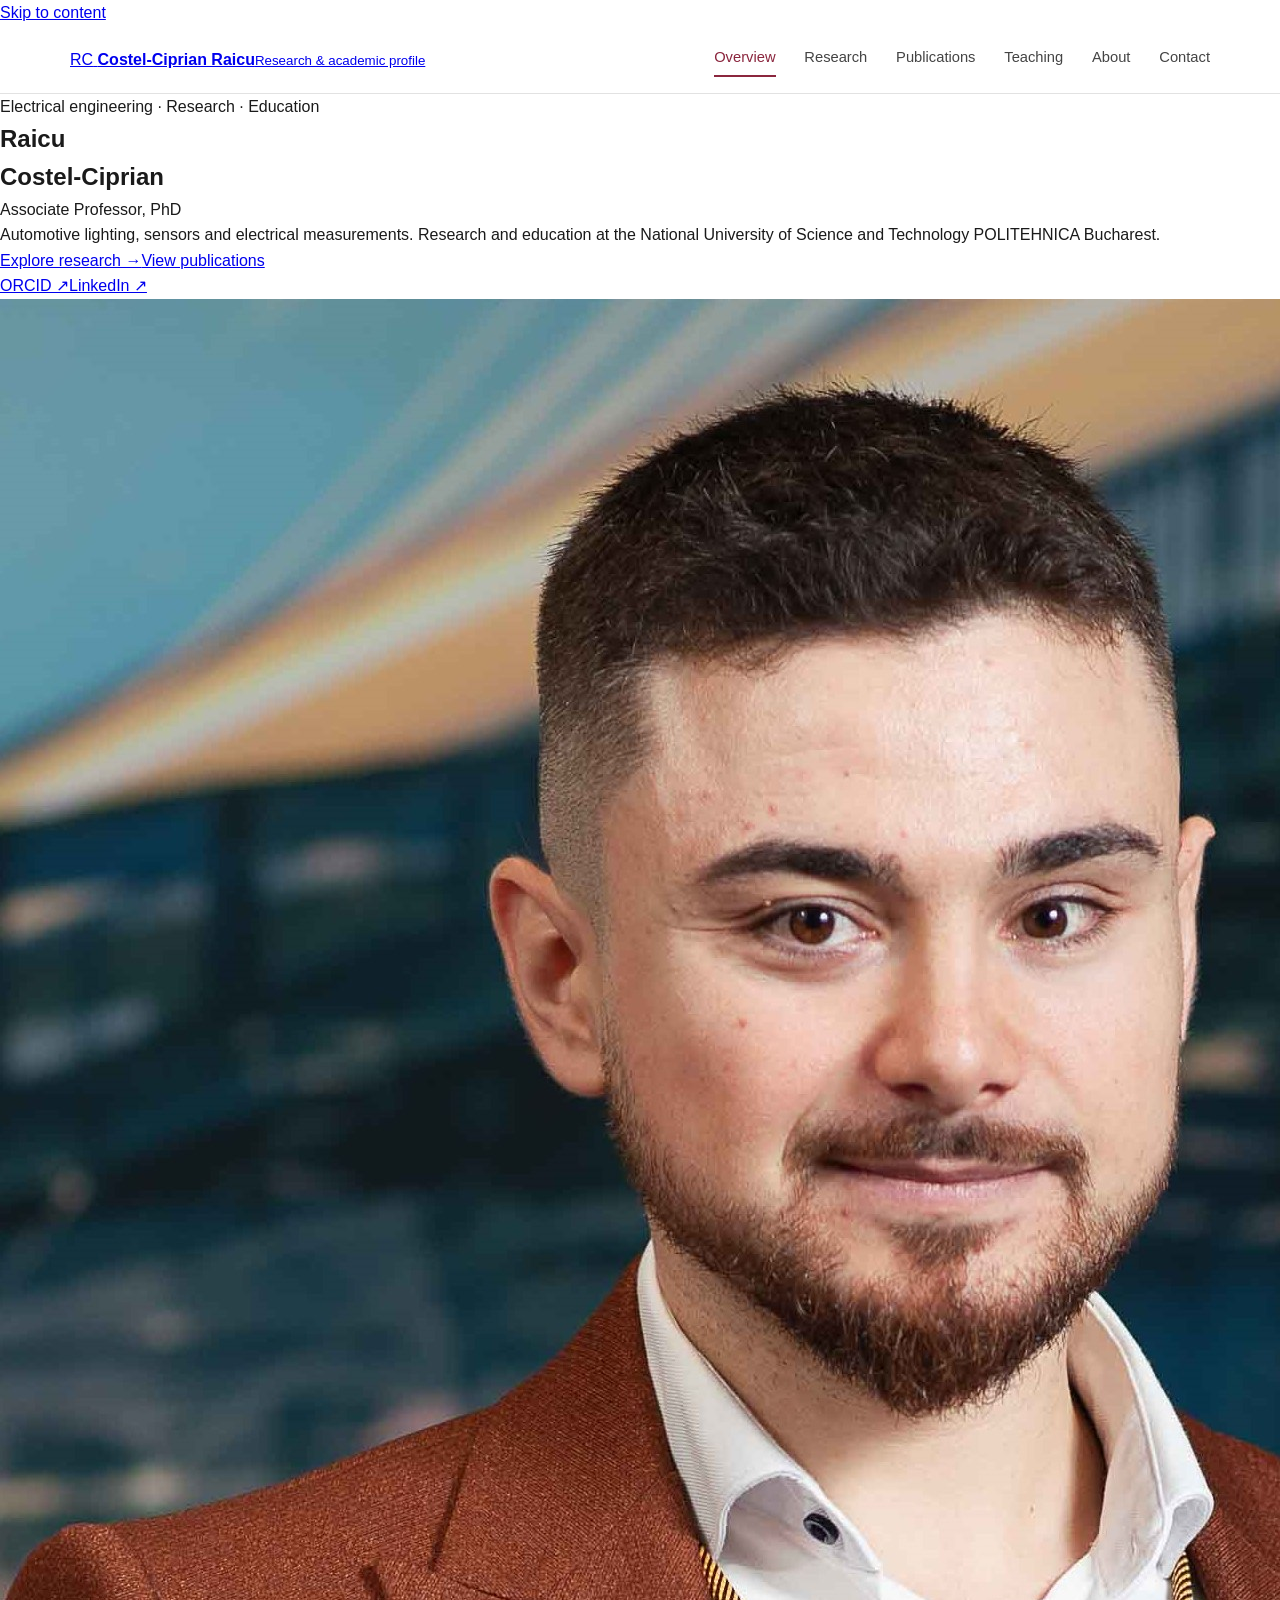
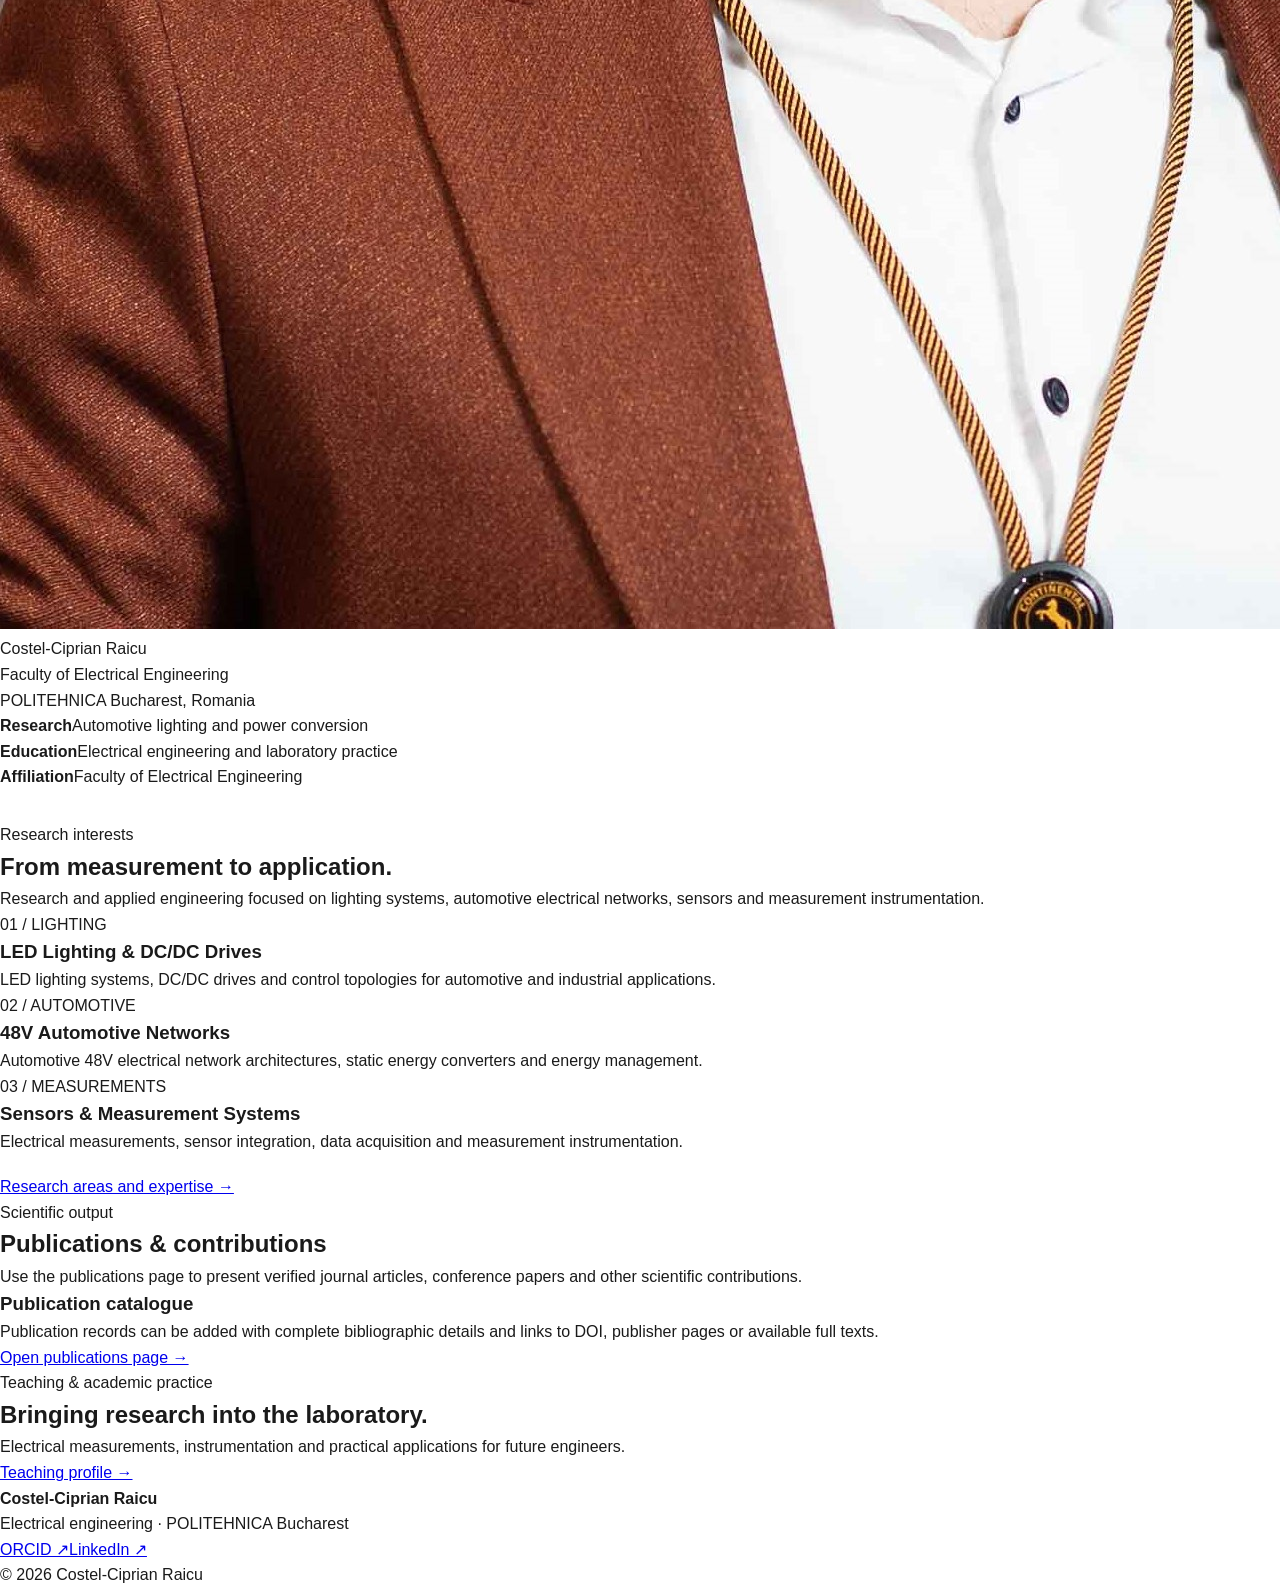
==== commit 72652230: "Update index.html" ====
--- a/index.html
+++ b/index.html
@@ -1,65 +1,88 @@
-<!DOCTYPE html>
+<!doctype html>
 <html lang="en">
 <head>
-    <meta charset="UTF-8">
-    <meta name="viewport" content="width=device-width, initial-scale=1.0">
-    <title>Costel-Ciprian Raicu | Academic & Research Profile</title>
-    <link rel="stylesheet" href="style.css">
+  <meta charset="utf-8">
+  <meta name="viewport" content="width=device-width, initial-scale=1">
+  <title>Overview | Costel-Ciprian Raicu</title>
+  <meta name="description" content="Academic and research profile of Costel-Ciprian Raicu, National University of Science and Technology POLITEHNICA Bucharest.">
+  <link rel="stylesheet" href="style.css">
+  <link rel="preconnect" href="https://fonts.googleapis.com">
+  <link rel="preconnect" href="https://fonts.gstatic.com" crossorigin>
+  <link href="https://fonts.googleapis.com/css2?family=Inter:wght@400;500;600;700;800&display=swap" rel="stylesheet">
 </head>
 <body>
+<a class="skip-link" href="#main">Skip to content</a>
+<header class="site-header">
+  <div class="header-inner">
+    <a class="brand" href="index.html" aria-label="Costel-Ciprian Raicu home">
+      <span class="brand-mark">RC</span>
+      <span class="brand-text"><strong>Costel-Ciprian Raicu</strong><small>Research &amp; academic profile</small></span>
+    </a>
+    <nav class="main-nav" aria-label="Main navigation">
+      <a href="index.html" aria-current="page">Overview</a>
+      <a href="research.html">Research</a>
+      <a href="publications.html">Publications</a>
+      <a href="teaching.html">Teaching</a>
+      <a href="about.html">About</a>
+      <a href="contact.html">Contact</a>
+    </nav>
+  </div>
+</header>
+<main id="main">
 
-    <header>
-        <div class="header-inner">
-            <a href="index.html" class="brand-link">
-                <div class="brand-badge">RC</div>
-                <div class="brand-info">
-                    <strong>Costel-Ciprian Raicu</strong>
-                    <small>Research &amp; academic profile</small>
-                </div>
-            </a>
-            <nav aria-label="Main navigation">
-                <a aria-current="page" href="index.html">Overview</a>
-                <a href="research.html">Research</a>
-                <a href="publications.html">Publications</a>
-                <a href="teaching.html">Teaching</a>
-                <a href="about.html">About</a>
-                <a href="contact.html">Contact</a>
-            </nav>
-        </div>
-    </header>
+<section class="hero">
+  <div class="container hero-grid">
+    <div>
+      <p class="eyebrow">Electrical engineering · Research · Education</p>
+      <h1>Raicu<br>Costel-Ciprian</h1>
+      <p class="role">Associate Professor, PhD</p>
+      <p class="lead">Automotive lighting, sensors and electrical measurements. Research and education at the National University of Science and Technology POLITEHNICA Bucharest.</p>
+      <div class="actions"><a class="button" href="research.html">Explore research →</a><a class="button secondary" href="publications.html">View publications</a></div>
+      <div class="social-links"><a href="https://orcid.org/0000-0001-8845-6093" target="_blank" rel="noopener noreferrer">ORCID ↗</a><a href="https://www.linkedin.com/in/ciprian-raicu-805347b4" target="_blank" rel="noopener noreferrer">LinkedIn ↗</a></div>
+    </div>
+    <aside class="profile-panel">
+      <img class="profile-photo" src="assets/portrait.jpg" alt="Portrait of Costel-Ciprian Raicu">
+      <div class="profile-name">Costel-Ciprian Raicu</div>
+      <div class="profile-affiliation">Faculty of Electrical Engineering<br>POLITEHNICA Bucharest, Romania</div>
+    </aside>
+  </div>
+</section>
+<section class="container" style="padding-bottom:2rem">
+  <div class="stats">
+    <div class="stat"><strong>Research</strong><span>Automotive lighting and power conversion</span></div>
+    <div class="stat"><strong>Education</strong><span>Electrical engineering and laboratory practice</span></div>
+    <div class="stat"><strong>Affiliation</strong><span>Faculty of Electrical Engineering</span></div>
+  </div>
+</section>
+<section class="section soft" id="interests">
+  <div class="container">
+    <div class="section-head"><div><p class="section-tag">Research interests</p><h2>From measurement to application.</h2></div><p>Research and applied engineering focused on lighting systems, automotive electrical networks, sensors and measurement instrumentation.</p></div>
+    <div class="cards">
+      <article class="card"><span class="number">01 / LIGHTING</span><h3>LED Lighting &amp; DC/DC Drives</h3><p>LED lighting systems, DC/DC drives and control topologies for automotive and industrial applications.</p></article>
+      <article class="card"><span class="number">02 / AUTOMOTIVE</span><h3>48V Automotive Networks</h3><p>Automotive 48V electrical network architectures, static energy converters and energy management.</p></article>
+      <article class="card"><span class="number">03 / MEASUREMENTS</span><h3>Sensors &amp; Measurement Systems</h3><p>Electrical measurements, sensor integration, data acquisition and measurement instrumentation.</p></article>
+    </div>
+    <p style="margin-top:1.2rem"><a href="research.html">Research areas and expertise →</a></p>
+  </div>
+</section>
+<section class="section">
+  <div class="container">
+    <div class="section-head"><div><p class="section-tag">Scientific output</p><h2>Publications &amp; contributions</h2></div><p>Use the publications page to present verified journal articles, conference papers and other scientific contributions.</p></div>
+    <div class="project"><h3>Publication catalogue</h3><p>Publication records can be added with complete bibliographic details and links to DOI, publisher pages or available full texts.</p><p><a href="publications.html">Open publications page →</a></p></div>
+  </div>
+</section>
+<section class="section soft">
+  <div class="container">
+    <div class="section-head"><div><p class="section-tag">Teaching &amp; academic practice</p><h2>Bringing research into the laboratory.</h2></div><p>Electrical measurements, instrumentation and practical applications for future engineers.</p></div>
+    <p><a href="teaching.html">Teaching profile →</a></p>
+  </div>
+</section>
 
-    <main>
-        <section class="hero-section">
-            <div class="hero-content">
-                <p class="hero-tag">Electrical engineering · Research · Education</p>
-                <h1 class="hero-title">Raicu<br>Costel-Ciprian</h1>
-                <p class="hero-subtitle">Associate Professor, PhD</p>
-                <p class="hero-description">
-                    Automotive Lighting, sensors and electrical measurements. Research and education at the National University of Science and Technology POLITEHNICA Bucharest.
-                </p>
-                <div class="hero-actions">
-                    <a href="research.html" class="btn-primary">Explore research →</a>
-                    <a href="publications.html" class="btn-secondary">View publications</a>
-                </div>
-                <div class="external-links">
-                    <a href="https://orcid.org/0000-0001-8845-6093" target="_blank" rel="noopener">ORCID ↗</a>
-                    <a href="https://www.linkedin.com/in/ciprian-raicu-805347b4" target="_blank" rel="noopener">LinkedIn ↗</a>
-                </div>
-            </div>
-
-            <div>
-                <div class="profile-card-frame">
-                    <div class="profile-card-inner">
-                        <img src="assets/portrait.jpg" alt="Raicu Costel-Ciprian">
-                        <div class="profile-card-overlay">
-                            <span>Faculty of Electrical Engineering</span>
-                            <span>Bucharest, Romania</span>
-                        </div>
-                    </div>
-                </div>
-            </div>
-        </section>
-    </main>
-
+</main>
+<footer><div class="footer-inner">
+  <div><strong>Costel-Ciprian Raicu</strong><br>Electrical engineering · POLITEHNICA Bucharest</div>
+  <div class="social-links"><a href="https://orcid.org/0000-0001-8845-6093" target="_blank" rel="noopener noreferrer">ORCID ↗</a><a href="https://www.linkedin.com/in/ciprian-raicu-805347b4" target="_blank" rel="noopener noreferrer">LinkedIn ↗</a></div>
+  <div>© 2026 Costel-Ciprian Raicu</div>
+</div></footer>
 </body>
 </html>
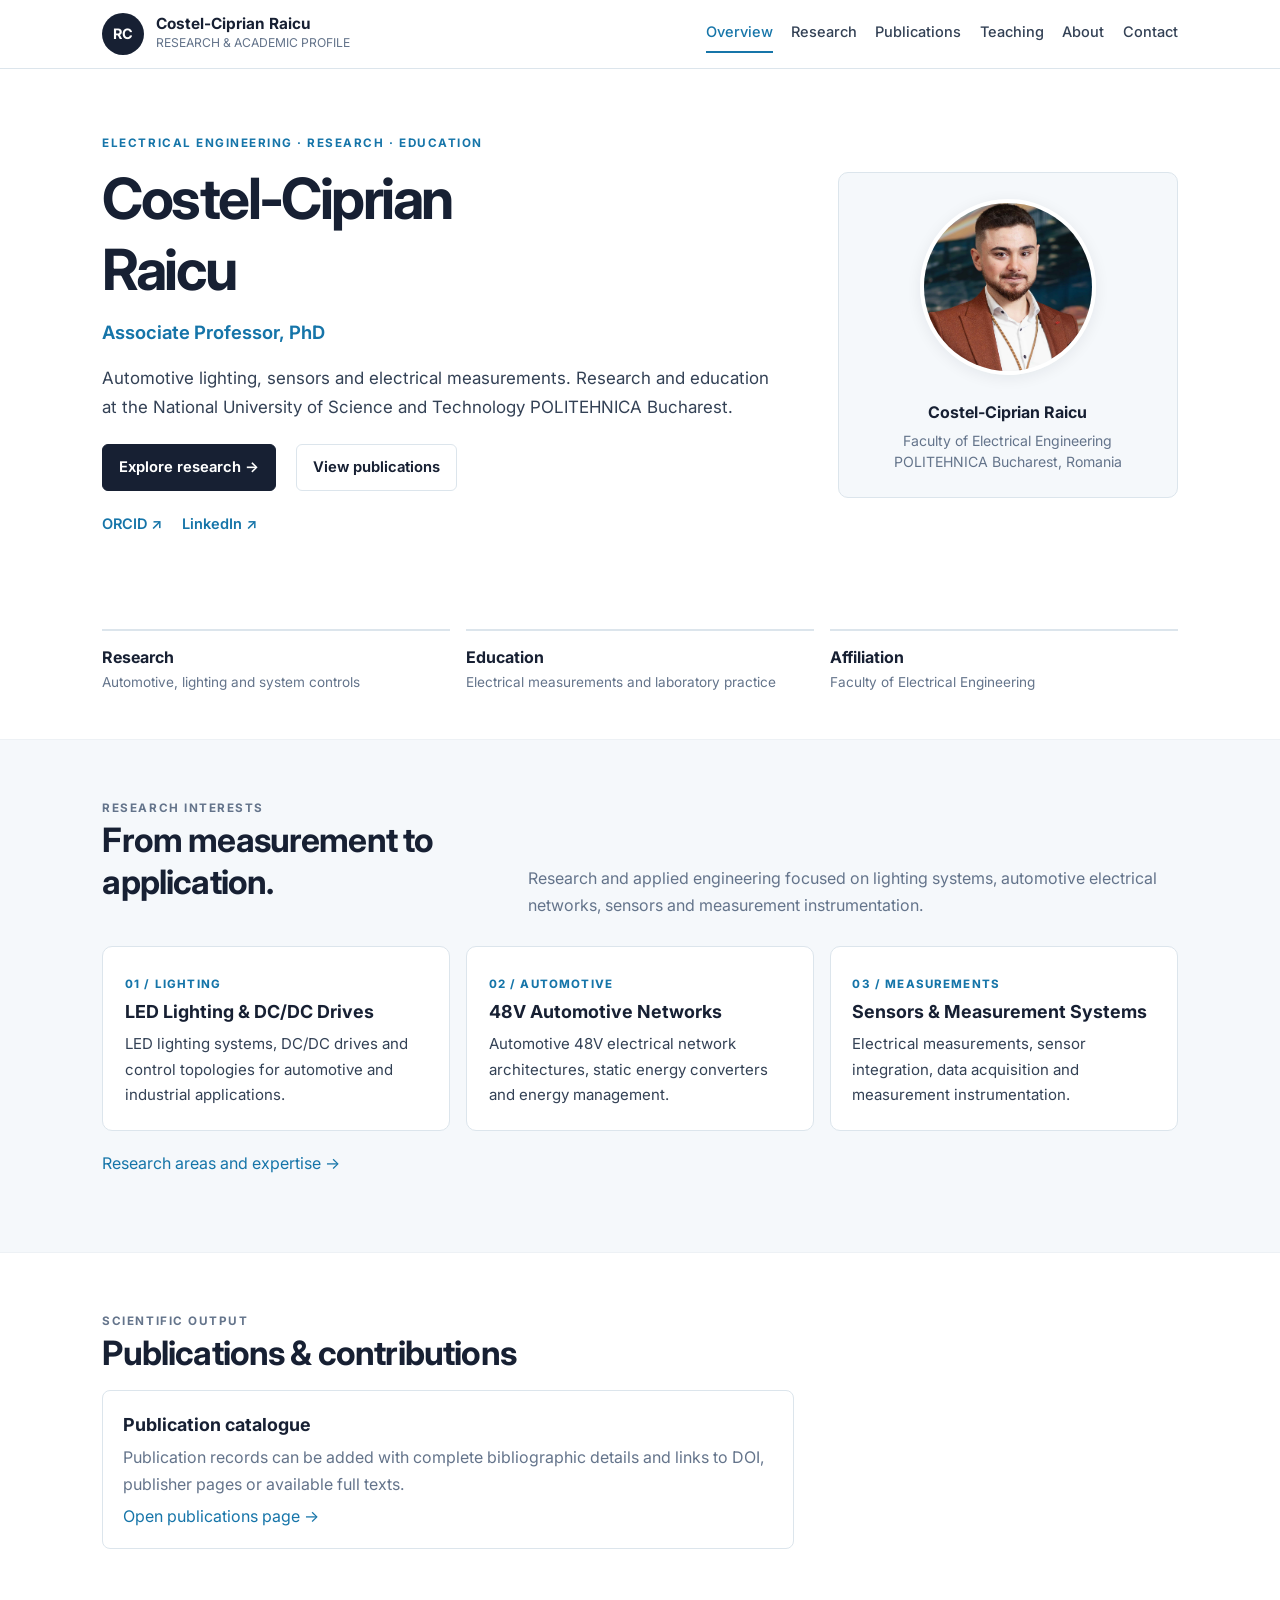
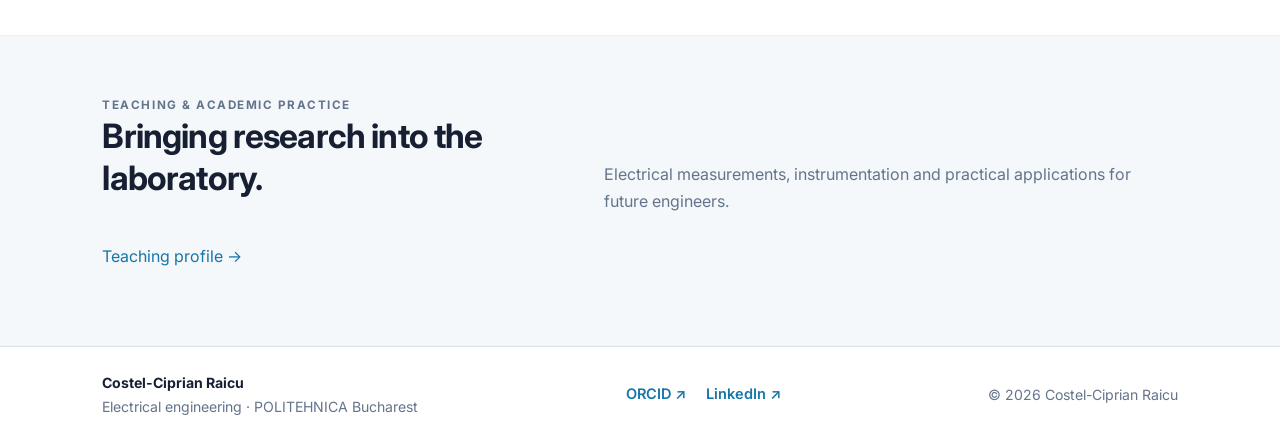
==== commit ff902281: "Update index.html 04112026" ====
--- a/index.html
+++ b/index.html
@@ -16,7 +16,7 @@
   <div class="header-inner">
     <a class="brand" href="index.html" aria-label="Costel-Ciprian Raicu home">
       <span class="brand-mark">RC</span>
-      <span class="brand-text"><strong>Costel-Ciprian Raicu</strong><small>Research &amp; academic profile</small></span>
+      <span class="brand-text"><strong>Costel-Ciprian Raicu</strong><small>RESEARCH &amp; ACADEMIC PROFILE</small></span>
     </a>
     <nav class="main-nav" aria-label="Main navigation">
       <a href="index.html" aria-current="page">Overview</a>
@@ -34,7 +34,7 @@
   <div class="container hero-grid">
     <div>
       <p class="eyebrow">Electrical engineering · Research · Education</p>
-      <h1>Raicu<br>Costel-Ciprian</h1>
+      <h1>Costel-Ciprian<br>Raicu</h1>
       <p class="role">Associate Professor, PhD</p>
       <p class="lead">Automotive lighting, sensors and electrical measurements. Research and education at the National University of Science and Technology POLITEHNICA Bucharest.</p>
       <div class="actions"><a class="button" href="research.html">Explore research →</a><a class="button secondary" href="publications.html">View publications</a></div>
@@ -49,8 +49,8 @@
 </section>
 <section class="container" style="padding-bottom:2rem">
   <div class="stats">
-    <div class="stat"><strong>Research</strong><span>Automotive lighting and power conversion</span></div>
-    <div class="stat"><strong>Education</strong><span>Electrical engineering and laboratory practice</span></div>
+    <div class="stat"><strong>Research</strong><span>Automotive, lighting and system controls</span></div>
+    <div class="stat"><strong>Education</strong><span>Electrical measurements and laboratory practice</span></div>
     <div class="stat"><strong>Affiliation</strong><span>Faculty of Electrical Engineering</span></div>
   </div>
 </section>
@@ -67,7 +67,7 @@
 </section>
 <section class="section">
   <div class="container">
-    <div class="section-head"><div><p class="section-tag">Scientific output</p><h2>Publications &amp; contributions</h2></div><p>Use the publications page to present verified journal articles, conference papers and other scientific contributions.</p></div>
+    <div class="section-head"><div><p class="section-tag">Scientific output</p><h2>Publications &amp; contributions</h2> <!--</div><p>Use the publications page to present verified journal articles, conference papers and other scientific contributions.</p></div>-->
     <div class="project"><h3>Publication catalogue</h3><p>Publication records can be added with complete bibliographic details and links to DOI, publisher pages or available full texts.</p><p><a href="publications.html">Open publications page →</a></p></div>
   </div>
 </section>
--- a/style.css
+++ b/style.css
@@ -1,245 +1,95 @@
 :root {
-    --brand-color: #8b263e; /* Culoarea roșu bordo originală */
-    --text-dark: #1a1a1a;
-    --text-muted: #555555;
-    --border-color: #e2e2e2;
-    --bg-light: #f9f9f9;
+  --ink: #172033;
+  --text: #334155;
+  --muted: #64748b;
+  --accent: #1675a9;
+  --accent-dark: #105b85;
+  --paper: #ffffff;
+  --soft: #f5f8fb;
+  --line: #dce5ec;
+  --max: 1120px;
+  --radius: 10px;
 }
-
-* {
-    box-sizing: border-box;
-    margin: 0;
-    padding: 0;
+* { box-sizing: border-box; }
+html { scroll-behavior: smooth; scroll-padding-top: 90px; }
+body { margin: 0; font: 16px/1.7 Inter, -apple-system, BlinkMacSystemFont, "Segoe UI", sans-serif; color: var(--text); background: var(--paper); }
+a { color: var(--accent); text-decoration: none; }
+a:hover { color: var(--accent-dark); text-decoration: underline; }
+img { max-width: 100%; }
+.skip-link { position: absolute; left: -9999px; top: 0; background: white; padding: .7rem; z-index: 2000; }
+.skip-link:focus { left: 1rem; }
+.site-header { position: sticky; top: 0; z-index: 1000; background: rgba(255,255,255,.96); backdrop-filter: blur(10px); border-bottom: 1px solid var(--line); }
+.header-inner { max-width: var(--max); margin: auto; padding: .8rem 1.4rem; display: flex; align-items: center; justify-content: space-between; gap: 1.5rem; }
+.brand { display: flex; align-items: center; gap: .75rem; color: var(--ink); text-decoration: none; min-width: 220px; }
+.brand:hover { text-decoration: none; }
+.brand-mark { width: 42px; height: 42px; display: grid; place-items: center; border-radius: 50%; background: var(--ink); color: white; font-weight: 700; font-size: .9rem; }
+.brand-text strong { display: block; font-size: .96rem; line-height: 1.25; }
+.brand-text small { display: block; color: var(--muted); font-size: .76rem; }
+.main-nav { display: flex; align-items: center; gap: 1.15rem; flex-wrap: wrap; }
+.main-nav a { color: var(--text); font-size: .91rem; font-weight: 500; padding: .35rem 0; border-bottom: 2px solid transparent; }
+.main-nav a:hover, .main-nav a[aria-current="page"] { color: var(--accent); border-color: var(--accent); text-decoration: none; }
+main { min-height: 60vh; }
+.container { max-width: var(--max); margin: auto; padding-left: 1.4rem; padding-right: 1.4rem; }
+.hero { padding-top: 4.1rem; padding-bottom: 3.8rem; }
+.hero-grid { display: grid; grid-template-columns: minmax(0, 1.6fr) minmax(250px, .8fr); gap: 3.5rem; align-items: center; }
+.eyebrow, .section-tag { margin: 0 0 .65rem; text-transform: uppercase; letter-spacing: .13em; font-size: .73rem; font-weight: 700; color: var(--accent); }
+h1, h2, h3 { color: var(--ink); line-height: 1.25; }
+h1 { font-size: clamp(2.4rem, 5vw, 3.55rem); letter-spacing: -.045em; margin: 0 0 .65rem; }
+h2 { font-size: clamp(1.65rem, 3vw, 2.1rem); letter-spacing: -.025em; margin: 0 0 1rem; }
+h3 { font-size: 1.12rem; margin: .3rem 0 .5rem; }
+.role { color: var(--accent); font-size: 1.15rem; font-weight: 650; margin: 0 0 1rem; }
+.lead { font-size: 1.06rem; max-width: 690px; margin: 0 0 1.3rem; }
+.actions, .social-links { display: flex; flex-wrap: wrap; align-items: center; gap: .8rem 1.25rem; }
+.actions { margin: 1.4rem 0 1.3rem; }
+.button { display: inline-block; border-radius: 6px; padding: .62rem 1rem; font-size: .92rem; font-weight: 650; border: 1px solid var(--ink); background: var(--ink); color: white; }
+.button:hover { background: #29374f; color: white; text-decoration: none; }
+.button.secondary { color: var(--ink); background: white; border-color: var(--line); }
+.social-links a { font-size: .91rem; font-weight: 600; }
+.profile-panel { background: var(--soft); border: 1px solid var(--line); border-radius: var(--radius); padding: 1.6rem; text-align: center; }
+.profile-photo { width: 176px; height: 176px; object-fit: cover; object-position: center; border-radius: 50%; border: 4px solid white; box-shadow: 0 3px 15px #0f172a12; }
+.profile-name { margin-top: 1rem; color: var(--ink); font-weight: 700; }
+.profile-affiliation { color: var(--muted); font-size: .88rem; line-height: 1.5; margin-top: .2rem; }
+.stats { display: grid; grid-template-columns: repeat(3, 1fr); gap: 1rem; margin-top: 2rem; }
+.stat { border-top: 2px solid var(--line); padding: .8rem 0; }
+.stat strong { display: block; color: var(--ink); font-size: 1rem; }
+.stat span { display: block; font-size: .85rem; color: var(--muted); }
+.section { padding: 3.7rem 0; }
+.section.soft { background: var(--soft); border-top: 1px solid #edf1f5; border-bottom: 1px solid #edf1f5; }
+.section-head { display: flex; align-items: end; justify-content: space-between; gap: 1.5rem; margin-bottom: 1.7rem; }
+.section-head p { max-width: 650px; color: var(--muted); margin: 0; }
+.cards { display: grid; grid-template-columns: repeat(3, minmax(0, 1fr)); gap: 1rem; }
+.card { padding: 1.35rem; background: white; border: 1px solid var(--line); border-radius: var(--radius); }
+.card .number { color: var(--accent); font-size: .72rem; letter-spacing: .1em; font-weight: 750; }
+.card p { margin: .45rem 0 0; font-size: .94rem; }
+.project-list, .publication-list { display: grid; gap: .9rem; }
+.project, .publication { padding: 1.1rem 1.25rem; border: 1px solid var(--line); border-radius: 8px; background: white; }
+.project p, .publication p { margin: .3rem 0 0; }
+.meta { color: var(--muted); font-size: .86rem; }
+.page-intro { padding: 3.4rem 0 1.6rem; }
+.page-intro h1 { font-size: clamp(2.1rem, 4vw, 3rem); }
+.content-narrow { max-width: 850px; }
+.prose p { margin: 0 0 1rem; }
+.prose ul { padding-left: 1.25rem; }
+.info-grid { display: grid; grid-template-columns: repeat(2, minmax(0, 1fr)); gap: 1rem; }
+footer { border-top: 1px solid var(--line); padding: 1.5rem 0; color: var(--muted); font-size: .88rem; }
+.footer-inner { max-width: var(--max); margin: auto; padding: 0 1.4rem; display: flex; justify-content: space-between; gap: 1rem; align-items: center; flex-wrap: wrap; }
+.footer-inner strong { color: var(--ink); }
+@media (max-width: 800px) {
+  .header-inner { align-items: flex-start; flex-direction: column; gap: .55rem; }
+  .main-nav { gap: .85rem; }
+  .hero-grid { grid-template-columns: 1fr; gap: 2rem; }
+  .profile-panel { max-width: 430px; }
+  .cards { grid-template-columns: repeat(2, minmax(0, 1fr)); }
 }
-
-body {
-    font-family: -apple-system, BlinkMacSystemFont, "Segoe UI", Roboto, Helvetica, Arial, sans-serif;
-    color: var(--text-dark);
-    background-color: #ffffff;
-    line-height: 1.6;
+@media (max-width: 560px) {
+  .container { padding-left: 1rem; padding-right: 1rem; }
+  .header-inner { padding: .75rem 1rem; }
+  .brand { min-width: 0; }
+  .brand-text strong { font-size: .9rem; }
+  .main-nav { gap: .45rem .8rem; }
+  .main-nav a { font-size: .85rem; }
+  .hero { padding-top: 2.5rem; }
+  .cards, .info-grid, .stats { grid-template-columns: 1fr; }
+  .section { padding: 2.8rem 0; }
+  .section-head { display: block; }
 }
-
-/* Header */
-header {
-    border-bottom: 1px solid var(--border-color);
-    background: #ffffff;
-    padding: 1.25rem 2rem;
-    position: sticky;
-    top: 0;
-    z-index: 1000;
-}
-
-.header-inner {
-    max-width: 1140px;
-    margin: 0 auto;
-    display: flex;
-    justify-content: space-between;
-    align-items: center;
-}
-
-/* Brand Logo Stânga Sus */
-.brand-link {
-    display: flex;
-    align-items: center;
-    gap: 0.85rem;
-    text-decoration: none;
-    color: var(--text-dark);
-}
-
-.brand-badge {
-    width: 42px;
-    height: 42px;
-    background-color: var(--brand-color);
-    color: #ffffff;
-    font-family: "Georgia", "Times New Roman", serif;
-    font-weight: 700;
-    font-size: 1.1rem;
-    display: flex;
-    align-items: center;
-    justify-content: center;
-    border-radius: 2px;
-}
-
-.brand-info {
-    display: flex;
-    flex-direction: column;
-}
-
-.brand-info strong {
-    font-size: 1rem;
-    font-weight: 700;
-    line-height: 1.2;
-    color: var(--text-dark);
-}
-
-.brand-info small {
-    font-size: 0.68rem;
-    text-transform: uppercase;
-    letter-spacing: 1.2px;
-    color: var(--text-muted);
-    font-weight: 600;
-    margin-top: 2px;
-}
-
-/* Navigare Dreapta Sus */
-nav {
-    display: flex;
-    gap: 1.8rem;
-}
-
-nav a {
-    text-decoration: none;
-    color: #444444;
-    font-size: 0.92rem;
-    font-weight: 500;
-    padding-bottom: 0.25rem;
-    position: relative;
-    transition: color 0.2s ease;
-}
-
-nav a:hover, nav a[aria-current="page"] {
-    color: var(--brand-color);
-}
-
-nav a[aria-current="page"]::after {
-    content: "";
-    position: absolute;
-    bottom: -4px;
-    left: 0;
-    width: 100%;
-    height: 2px;
-    background-color: var(--brand-color);
-}
-
-/* Main Hero Section */
-.hero-section {
-    max-width: 1140px;
-    margin: 3.5rem auto;
-    padding: 0 1.5rem;
-    display: grid;
-    grid-template-columns: 1.4fr 1fr;
-    gap: 3.5rem;
-    align-items: start;
-}
-
-.hero-tag {
-    text-transform: uppercase;
-    font-size: 0.72rem;
-    letter-spacing: 1.5px;
-    font-weight: 700;
-    color: #0d5c75; /* Albastru petrol ca în original */
-    margin-bottom: 1rem;
-}
-
-/* Title Serif Font */
-.hero-title {
-    font-family: "Georgia", "Times New Roman", serif;
-    font-size: 3.6rem;
-    line-height: 1.05;
-    font-weight: 400;
-    color: #111111;
-    margin-bottom: 0.8rem;
-}
-
-.hero-subtitle {
-    font-size: 1.05rem;
-    font-weight: 700;
-    color: var(--brand-color);
-    margin-bottom: 1.5rem;
-}
-
-.hero-description {
-    font-size: 1.05rem;
-    color: #444444;
-    margin-bottom: 2rem;
-    max-width: 580px;
-}
-
-/* Buttons */
-.hero-actions {
-    display: flex;
-    gap: 1rem;
-    margin-bottom: 2rem;
-}
-
-.btn-primary {
-    background-color: #0f2331;
-    color: #ffffff;
-    padding: 0.75rem 1.4rem;
-    border-radius: 4px;
-    text-decoration: none;
-    font-weight: 600;
-    font-size: 0.9rem;
-}
-
-.btn-secondary {
-    background-color: #ffffff;
-    color: #111111;
-    border: 1px solid #cccccc;
-    padding: 0.75rem 1.4rem;
-    border-radius: 4px;
-    text-decoration: none;
-    font-weight: 600;
-    font-size: 0.9rem;
-}
-
-.external-links {
-    display: flex;
-    gap: 1.5rem;
-}
-
-.external-links a {
-    color: #666666;
-    text-decoration: none;
-    font-size: 0.88rem;
-    border-bottom: 1px solid transparent;
-}
-
-.external-links a:hover {
-    color: #111111;
-    border-bottom-color: #111111;
-}
-
-/* Cardul cu Foto (Original Frame) */
-.profile-card-frame {
-    border: 1px solid #d1d1d1;
-    padding: 1rem;
-    background: #ffffff;
-}
-
-.profile-card-inner {
-    position: relative;
-    width: 100%;
-    overflow: hidden;
-}
-
-.profile-card-inner img {
-    width: 100%;
-    height: auto;
-    display: block;
-}
-
-.profile-card-overlay {
-    position: absolute;
-    bottom: 0;
-    left: 0;
-    right: 0;
-    background: #0d2538;
-    color: #ffffff;
-    padding: 0.6rem 1rem;
-    display: flex;
-    justify-content: space-between;
-    font-size: 0.78rem;
-    font-weight: 500;
-}
-
-/* Responsive */
-@media (max-width: 850px) {
-    .hero-section {
-        grid-template-columns: 1fr;
-    }
-    .header-inner {
-        flex-direction: column;
-        gap: 1.2rem;
-    }
-}
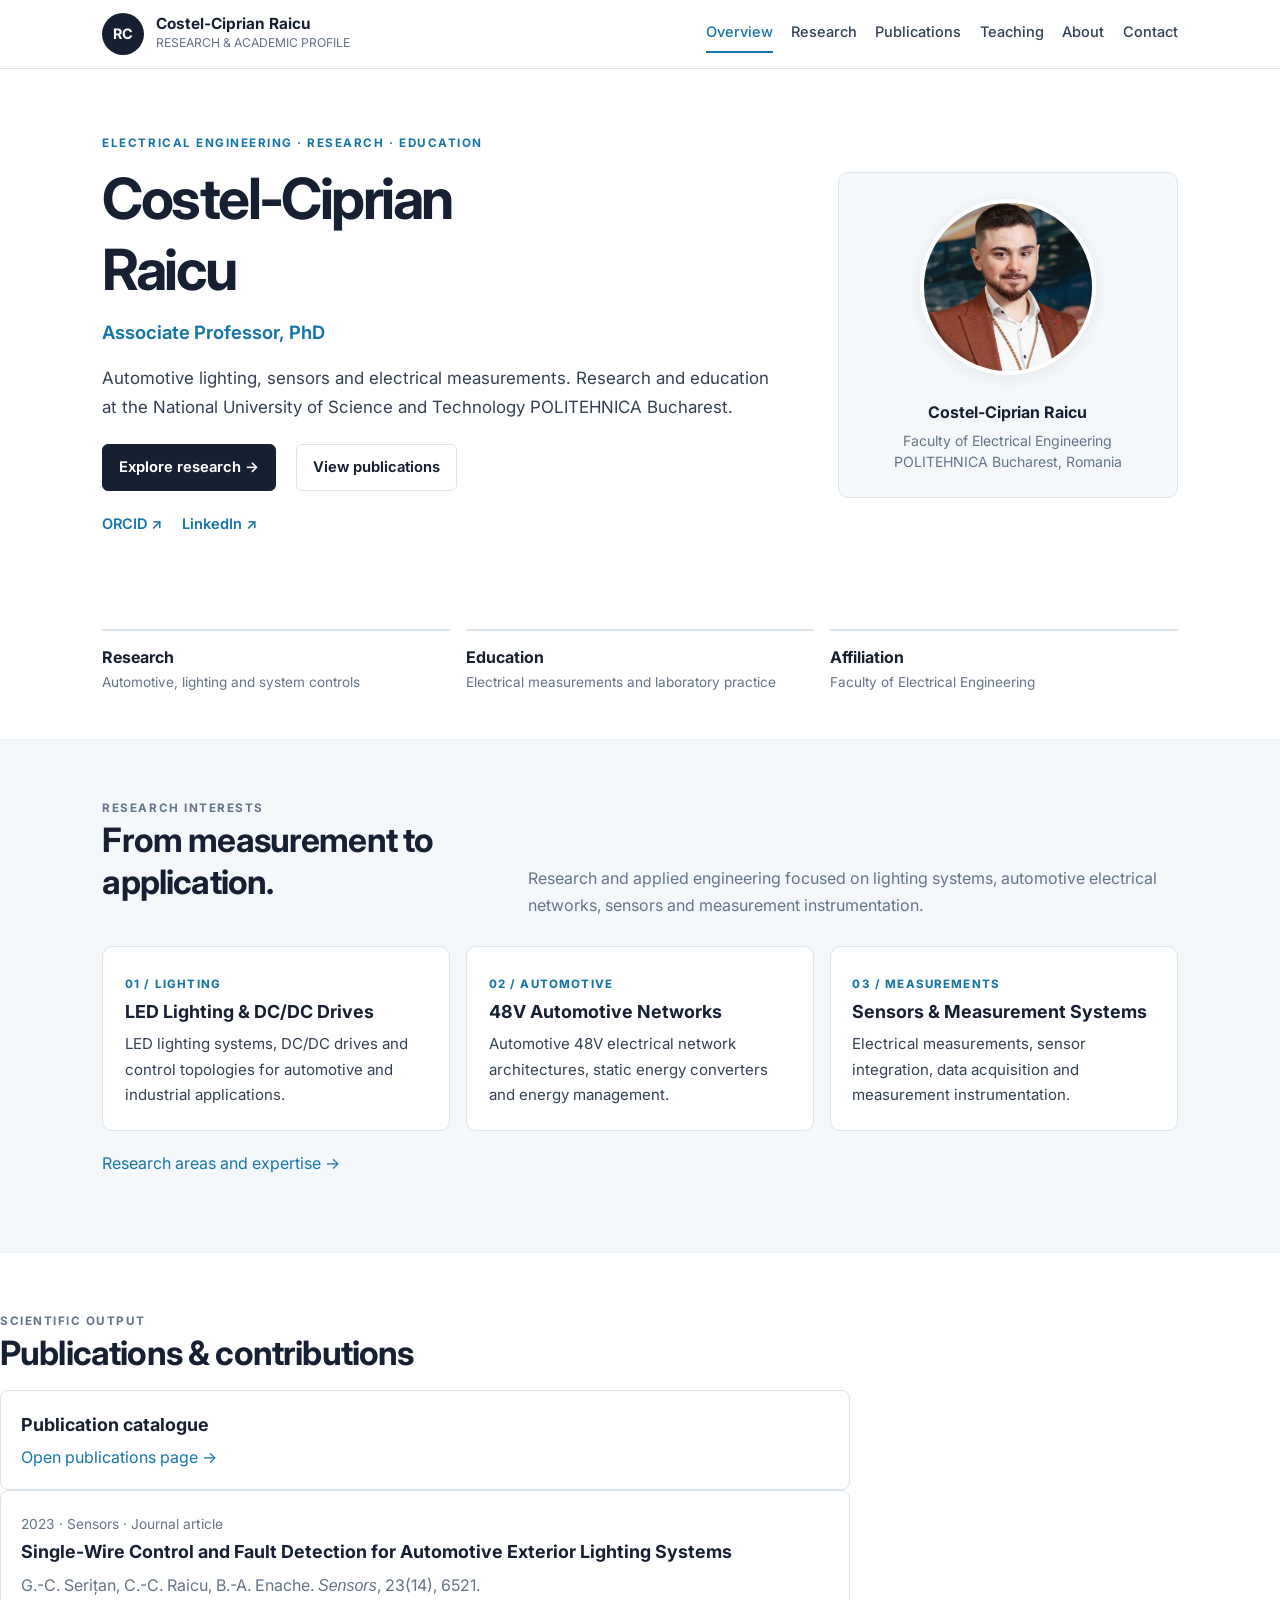
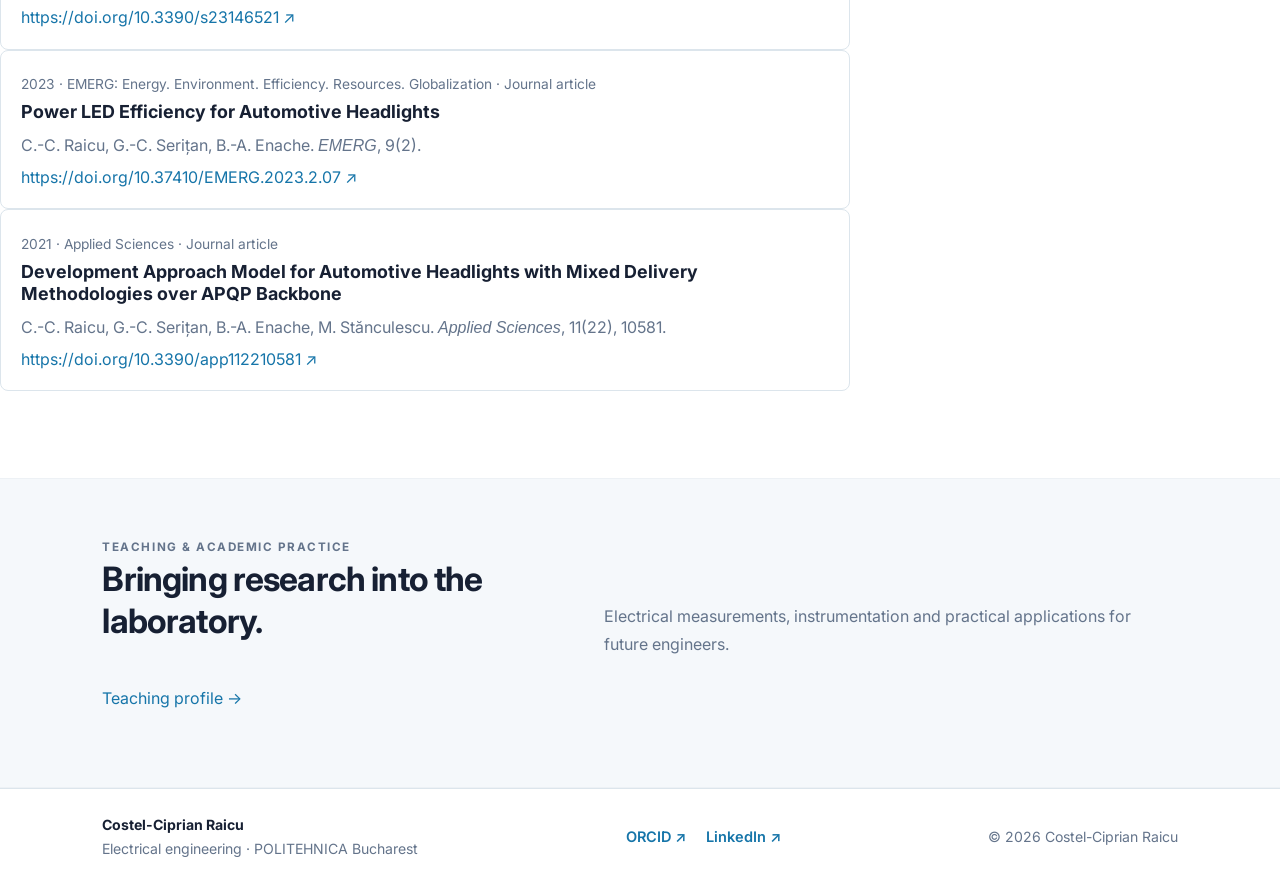
==== commit c2fcd6ad: "Update index.html" ====
--- a/index.html
+++ b/index.html
@@ -66,10 +66,13 @@
   </div>
 </section>
 <section class="section">
-  <div class="container">
+  <div class="content-narrow">
     <div class="section-head"><div><p class="section-tag">Scientific output</p><h2>Publications &amp; contributions</h2> <!--</div><p>Use the publications page to present verified journal articles, conference papers and other scientific contributions.</p></div>-->
-    <div class="project"><h3>Publication catalogue</h3><p>Publication records can be added with complete bibliographic details and links to DOI, publisher pages or available full texts.</p><p><a href="publications.html">Open publications page →</a></p></div>
-  </div>
+    <div class="project"><h3>Publication catalogue</h3><!--<p>Publication records can be added with complete bibliographic details and links to DOI, publisher pages or available full texts.</p>--><p><a href="publications.html">Open publications page →</a></p></div>
+    <article class="publication"><p class="meta">2023 · Sensors · Journal article</p><h3>Single-Wire Control and Fault Detection for Automotive Exterior Lighting Systems</h3><p>G.-C. Serițan, C.-C. Raicu, B.-A. Enache. <em>Sensors</em>, 23(14), 6521.</p><p><a href="https://doi.org/10.3390/s23146521" target="_blank" rel="noopener noreferrer">https://doi.org/10.3390/s23146521 ↗</a></p></article>
+  <article class="publication"><p class="meta">2023 · EMERG: Energy. Environment. Efficiency. Resources. Globalization · Journal article</p><h3>Power LED Efficiency for Automotive Headlights</h3><p>C.-C. Raicu, G.-C. Serițan, B.-A. Enache. <em>EMERG</em>, 9(2).</p><p><a href="https://doi.org/10.37410/EMERG.2023.2.07" target="_blank" rel="noopener noreferrer">https://doi.org/10.37410/EMERG.2023.2.07 ↗</a></p></article>
+  <article class="publication"><p class="meta">2021 · Applied Sciences · Journal article</p><h3>Development Approach Model for Automotive Headlights with Mixed Delivery Methodologies over APQP Backbone</h3><p>C.-C. Raicu, G.-C. Serițan, B.-A. Enache, M. Stănculescu. <em>Applied Sciences</em>, 11(22), 10581.</p><p><a href="https://doi.org/10.3390/app112210581" target="_blank" rel="noopener noreferrer">https://doi.org/10.3390/app112210581 ↗</a></p></article>
+    </div>
 </section>
 <section class="section soft">
   <div class="container">
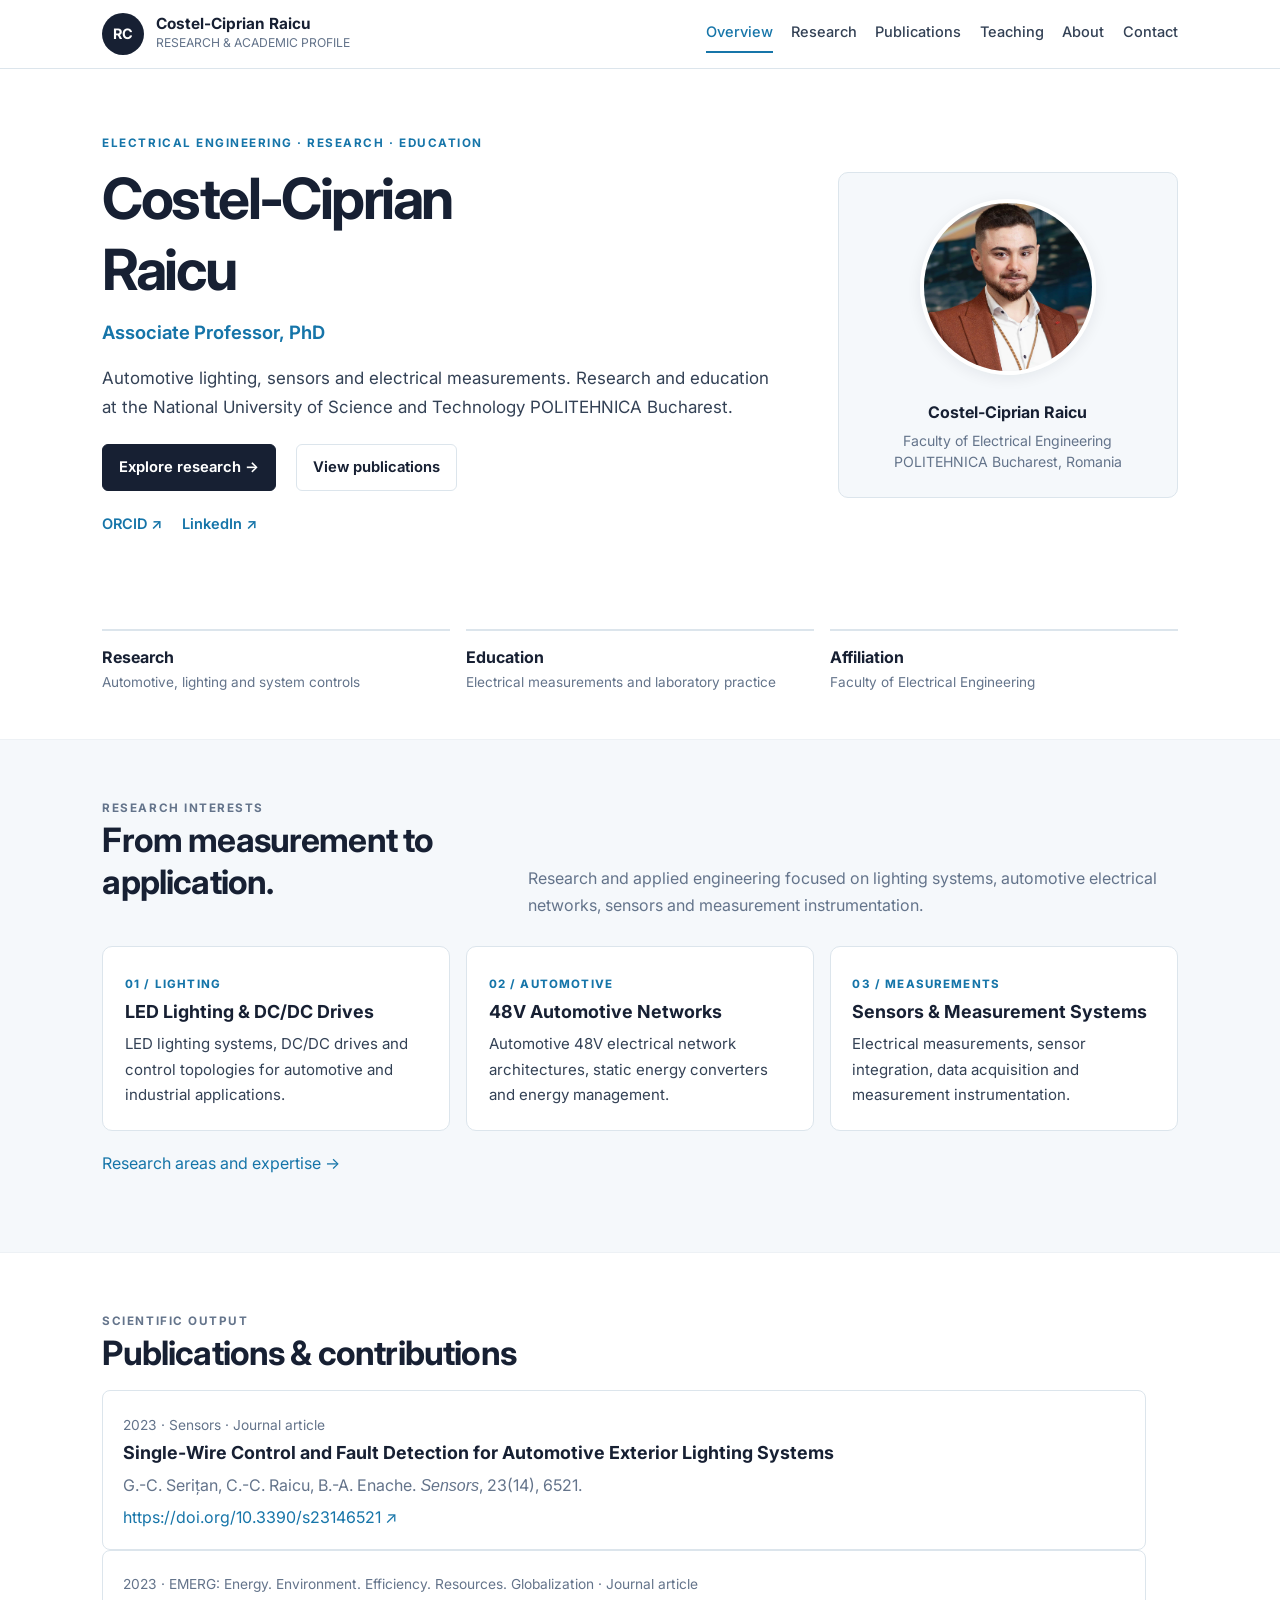
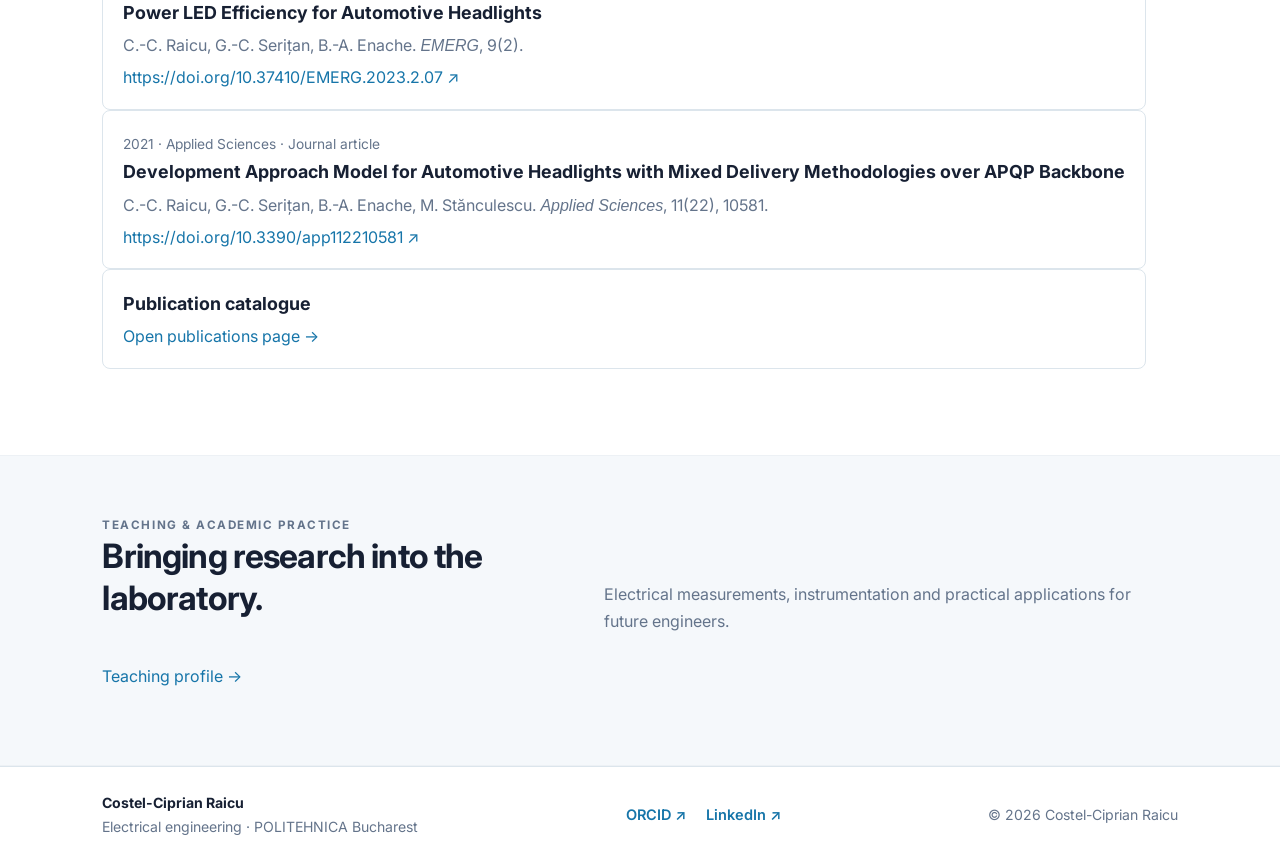
==== commit 976cbfee: "Update index.html" ====
--- a/index.html
+++ b/index.html
@@ -66,13 +66,15 @@
   </div>
 </section>
 <section class="section">
-  <div class="content-narrow">
+  <div class="container">
     <div class="section-head"><div><p class="section-tag">Scientific output</p><h2>Publications &amp; contributions</h2> <!--</div><p>Use the publications page to present verified journal articles, conference papers and other scientific contributions.</p></div>-->
-    <div class="project"><h3>Publication catalogue</h3><!--<p>Publication records can be added with complete bibliographic details and links to DOI, publisher pages or available full texts.</p>--><p><a href="publications.html">Open publications page →</a></p></div>
-    <article class="publication"><p class="meta">2023 · Sensors · Journal article</p><h3>Single-Wire Control and Fault Detection for Automotive Exterior Lighting Systems</h3><p>G.-C. Serițan, C.-C. Raicu, B.-A. Enache. <em>Sensors</em>, 23(14), 6521.</p><p><a href="https://doi.org/10.3390/s23146521" target="_blank" rel="noopener noreferrer">https://doi.org/10.3390/s23146521 ↗</a></p></article>
+
+  <article class="publication"><p class="meta">2023 · Sensors · Journal article</p><h3>Single-Wire Control and Fault Detection for Automotive Exterior Lighting Systems</h3><p>G.-C. Serițan, C.-C. Raicu, B.-A. Enache. <em>Sensors</em>, 23(14), 6521.</p><p><a href="https://doi.org/10.3390/s23146521" target="_blank" rel="noopener noreferrer">https://doi.org/10.3390/s23146521 ↗</a></p></article>
   <article class="publication"><p class="meta">2023 · EMERG: Energy. Environment. Efficiency. Resources. Globalization · Journal article</p><h3>Power LED Efficiency for Automotive Headlights</h3><p>C.-C. Raicu, G.-C. Serițan, B.-A. Enache. <em>EMERG</em>, 9(2).</p><p><a href="https://doi.org/10.37410/EMERG.2023.2.07" target="_blank" rel="noopener noreferrer">https://doi.org/10.37410/EMERG.2023.2.07 ↗</a></p></article>
   <article class="publication"><p class="meta">2021 · Applied Sciences · Journal article</p><h3>Development Approach Model for Automotive Headlights with Mixed Delivery Methodologies over APQP Backbone</h3><p>C.-C. Raicu, G.-C. Serițan, B.-A. Enache, M. Stănculescu. <em>Applied Sciences</em>, 11(22), 10581.</p><p><a href="https://doi.org/10.3390/app112210581" target="_blank" rel="noopener noreferrer">https://doi.org/10.3390/app112210581 ↗</a></p></article>
+    <div class="project"><h3>Publication catalogue</h3><!--<p>Publication records can be added with complete bibliographic details and links to DOI, publisher pages or available full texts.</p>--><p><a href="publications.html">Open publications page →</a></p></div>
     </div>
+      
 </section>
 <section class="section soft">
   <div class="container">
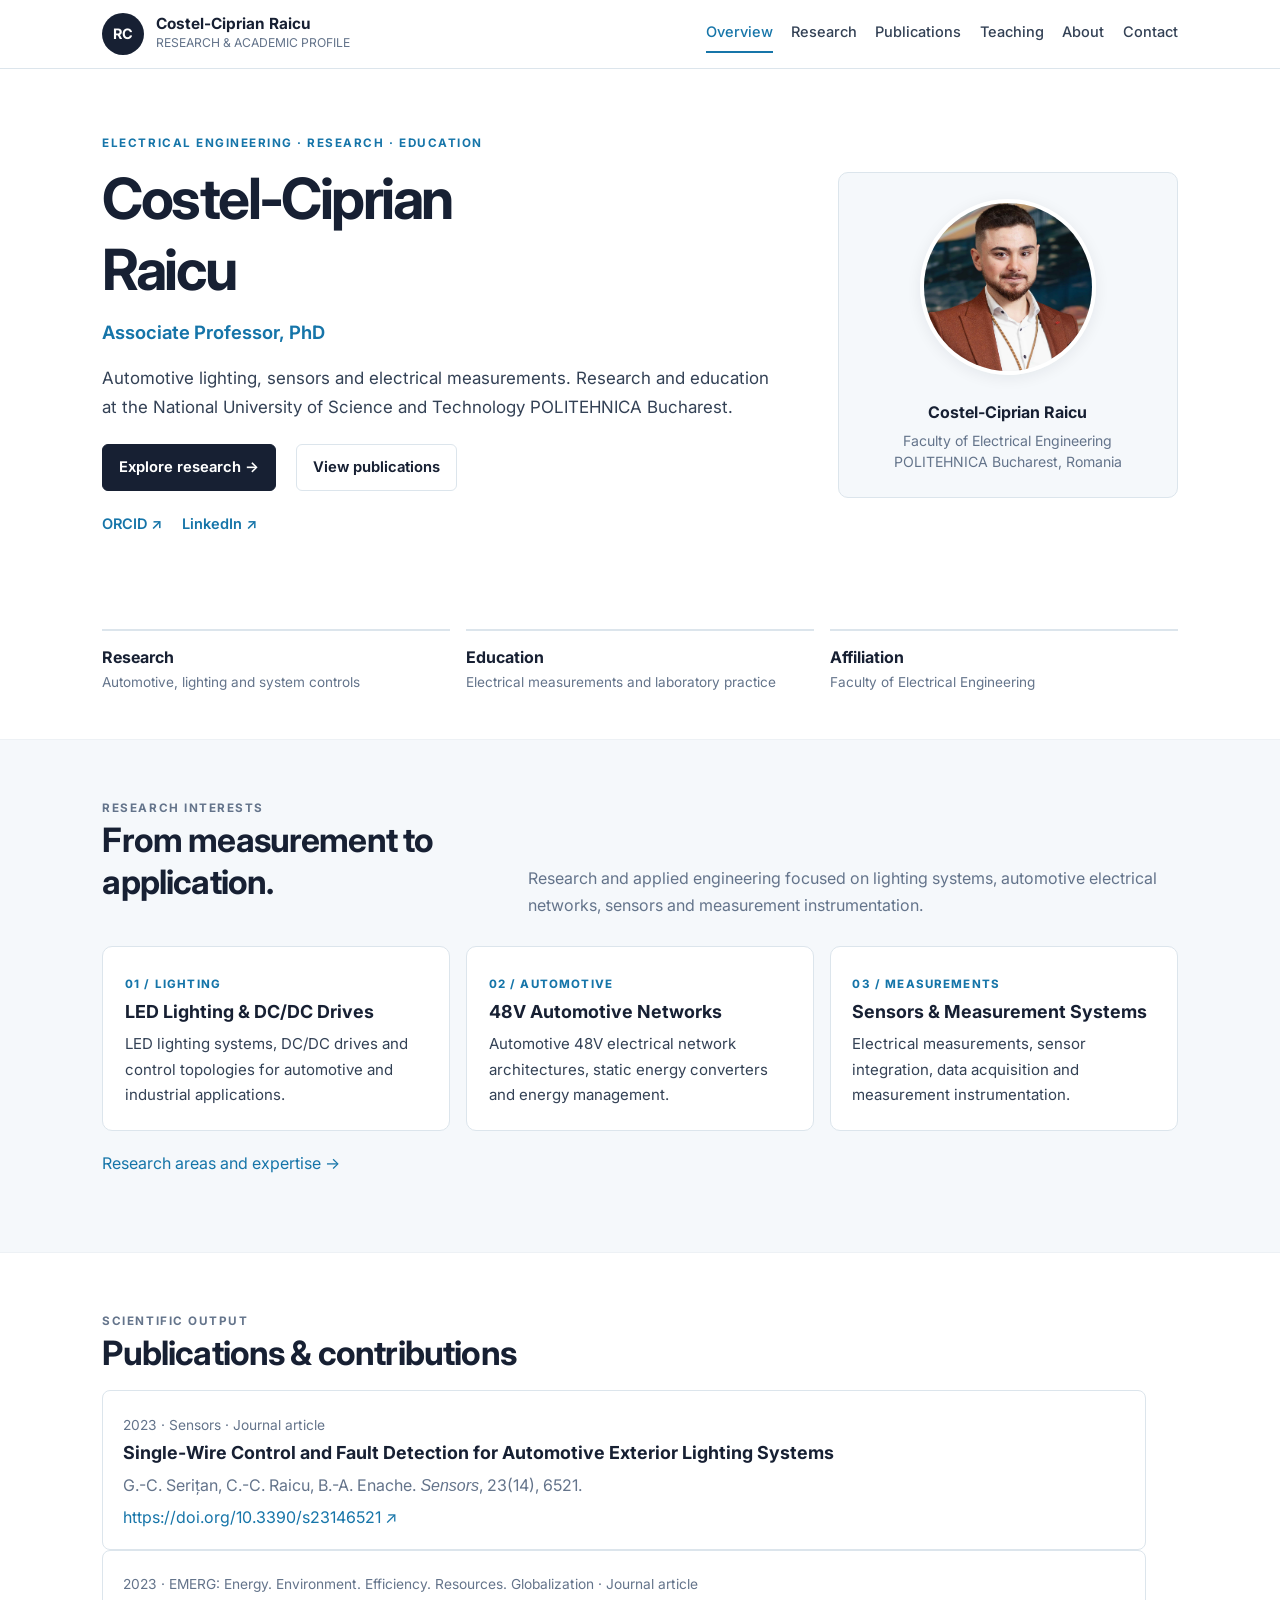
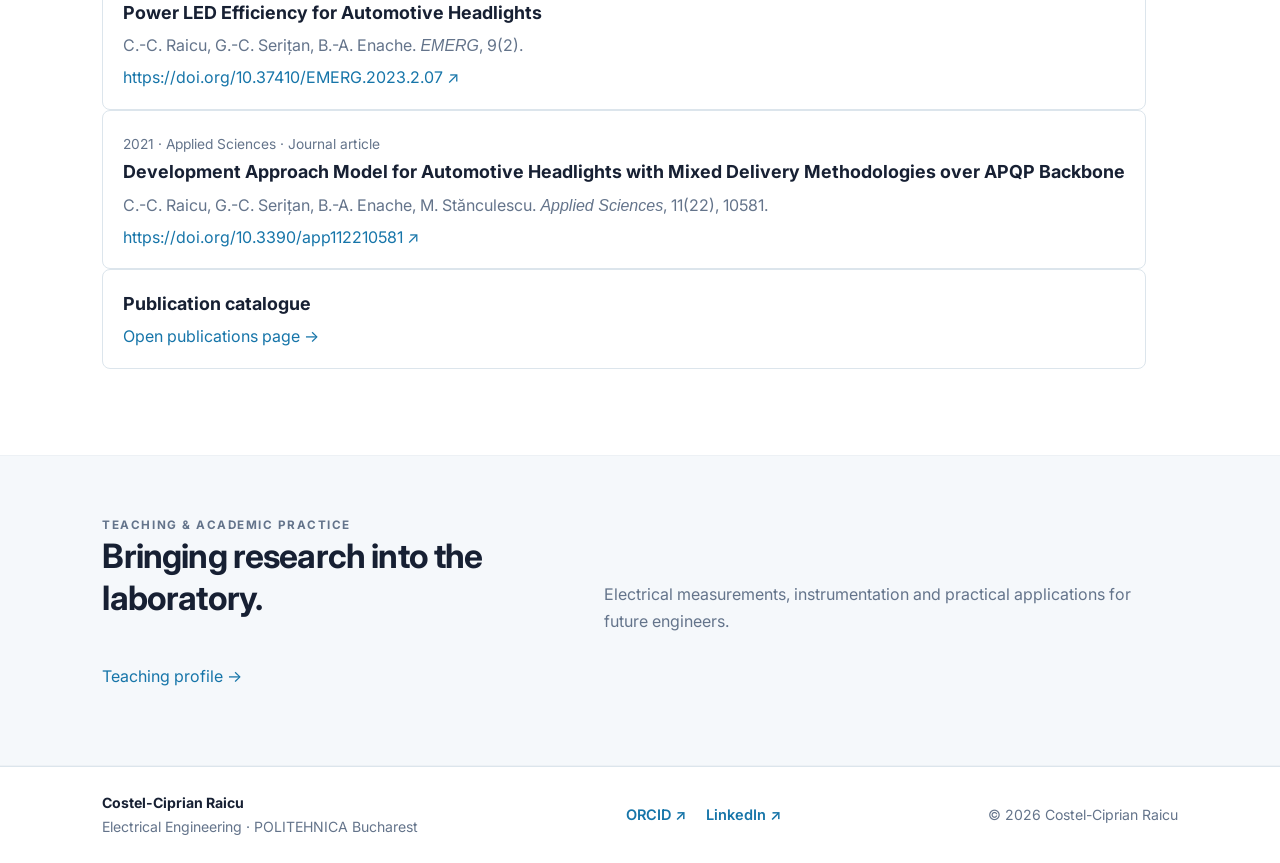
==== commit da642e0b: "Update index.html" ====
--- a/index.html
+++ b/index.html
@@ -85,7 +85,7 @@
 
 </main>
 <footer><div class="footer-inner">
-  <div><strong>Costel-Ciprian Raicu</strong><br>Electrical engineering · POLITEHNICA Bucharest</div>
+  <div><strong>Costel-Ciprian Raicu</strong><br>Electrical Engineering · POLITEHNICA Bucharest</div>
   <div class="social-links"><a href="https://orcid.org/0000-0001-8845-6093" target="_blank" rel="noopener noreferrer">ORCID ↗</a><a href="https://www.linkedin.com/in/ciprian-raicu-805347b4" target="_blank" rel="noopener noreferrer">LinkedIn ↗</a></div>
   <div>© 2026 Costel-Ciprian Raicu</div>
 </div></footer>
